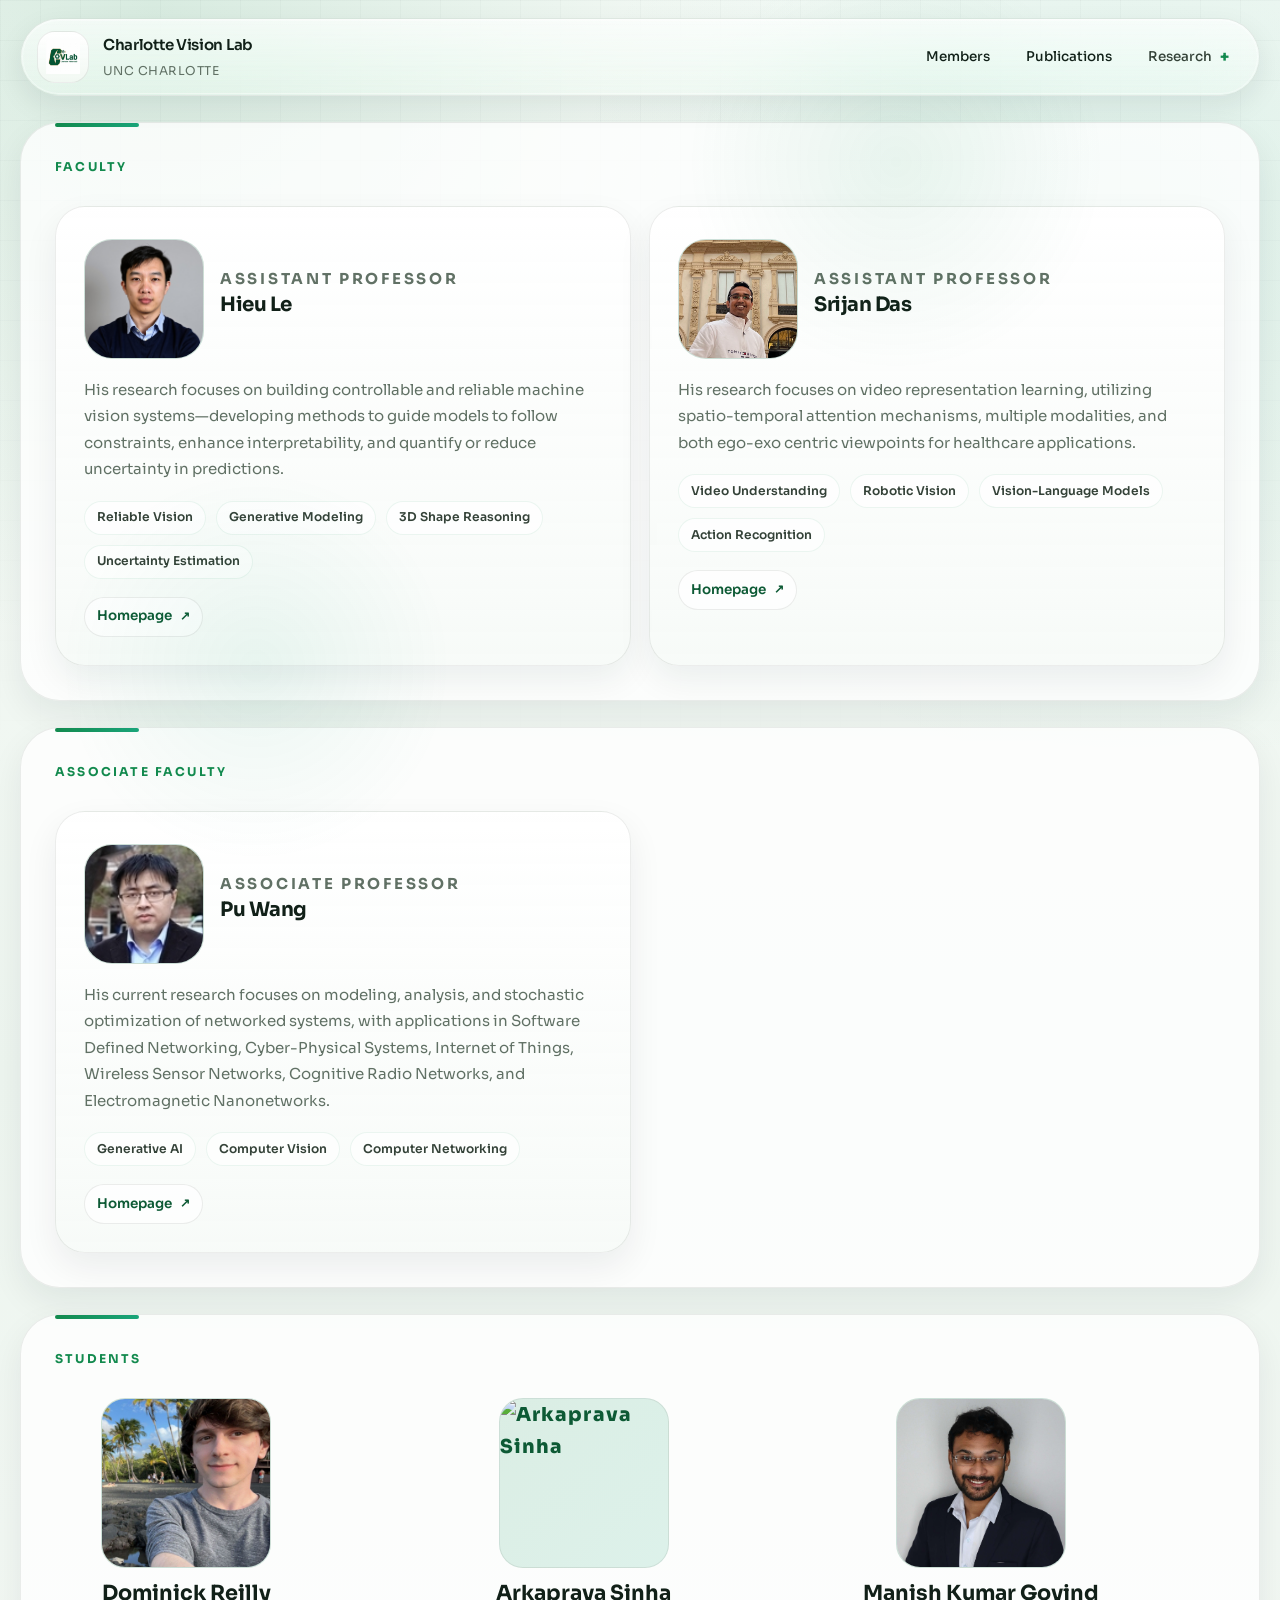
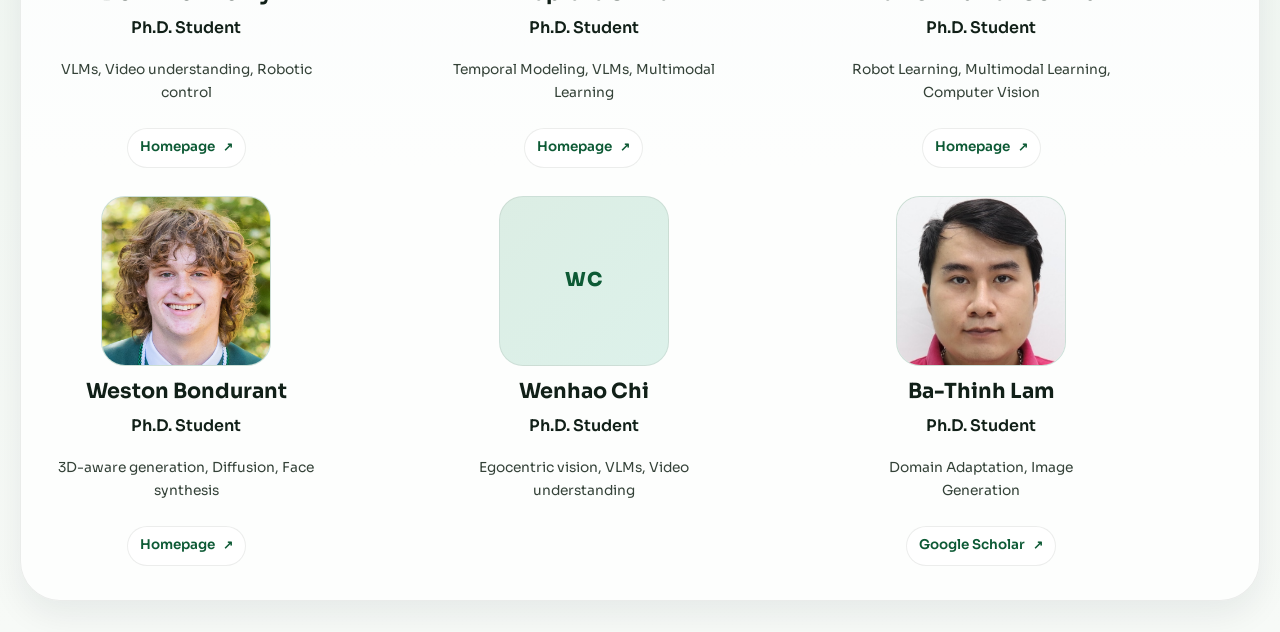
==== members.html @ 0a5dc2b0 "update" ====
<!DOCTYPE html>
<html lang="en">

<head>
  <meta charset="UTF-8" />
  <meta name="viewport" content="width=device-width, initial-scale=1.0" />
  <title>Charlotte Vision Lab | Members</title>
  <meta name="description"
    content="Charlotte Vision Lab members page featuring faculty and current students at UNC Charlotte." />
  <link rel="preconnect" href="https://fonts.googleapis.com" />
  <link rel="preconnect" href="https://fonts.gstatic.com" crossorigin />
  <link
    href="https://fonts.googleapis.com/css2?family=Newsreader:opsz,wght@6..72,400;6..72,500&family=Sora:wght@400;500;600;700;800&display=swap"
    rel="stylesheet" />
  <link rel="stylesheet" href="./styles.css" />
</head>

<body>
  <div class="page-shell">
    <header class="site-header">
      <a class="brand" href="./index.html#top" aria-label="Charlotte Vision Lab home">
        <span class="brand-mark">
          <img src="./images/logo.png" alt="Charlotte Vision Lab logo" />
        </span>
        <span class="brand-copy">
          <strong>Charlotte Vision Lab</strong>
          <span>UNC Charlotte</span>
        </span>
      </a>
      <nav class="site-nav" aria-label="Primary">
        <!-- <a href="./index.html#news">News</a> -->
        <a href="./members.html">Members</a>
        <a href="./papers.html">Publications</a>
        <details class="nav-dropdown">
          <summary>Research</summary>
          <div class="nav-dropdown-menu" role="menu" aria-label="Research links">
            <a href="./index.html#research">Directions</a>
            <a href="./index.html#highlights">Highlights</a>
          </div>
        </details>
      </nav>
    </header>

    <main id="top">
      <section class="section" id="faculty">
        <div class="section-heading">
          <div>
            <p class="eyebrow">Faculty</p>
            <!-- <h2>Faculty</h2> -->
          </div>
        </div>
        <div class="faculty-grid">
          <article class="faculty-card">
            <div class="profile-head">
              <div class="avatar-circle avatar-faculty">
                <img src="./images/hieu.png" alt="Hieu Le" />
              </div>
              <div>
                <p class="feature-kicker">Assistant Professor</p>
                <h3>Hieu Le</h3>
              </div>
            </div>
            <p>
              His research focuses on building controllable and reliable
              machine vision systems—developing methods to guide models to
              follow constraints, enhance interpretability, and quantify or
              reduce uncertainty in predictions.
            </p>
            <ul class="inline-list">
              <li>Reliable Vision</li>
              <li>Generative Modeling</li>
              <li>3D Shape Reasoning</li>
              <li>Uncertainty Estimation</li>
            </ul>
            <div class="source-links">
              <a href="https://hieulem.github.io/">Homepage</a>
            </div>
          </article>

          <article class="faculty-card">
            <div class="profile-head">
              <div class="avatar-circle avatar-faculty">
                <img src="./images/srijan.png" alt="Srijan Das" />
              </div>
              <div>
                <p class="feature-kicker">Assistant Professor</p>
                <h3>Srijan Das</h3>
              </div>
            </div>
            <p>
              His research focuses on video representation learning,
              utilizing spatio-temporal attention mechanisms, multiple modalities,
              and both ego-exo centric viewpoints for healthcare applications.
            </p>
            <ul class="inline-list">
              <li>Video Understanding</li>
              <li>Robotic Vision</li>
              <li>Vision-Language Models</li>
              <li>Action Recognition</li>
            </ul>
            <div class="source-links">
              <a href="https://srijandas07.github.io/">Homepage</a>
            </div>
          </article>

        </div>
      </section>
      <section class="section" id="associate-faculty">
        <div class="section-heading">
          <div>
            <p class="eyebrow">Associate Faculty</p>
            <!-- <h2>Faculty</h2> -->
          </div>
        </div>
        <div class="faculty-grid">
          <article class="faculty-card">
            <div class="profile-head">
              <div class="avatar-circle avatar-faculty">
                <img src="./images/wang1.jpg" alt="Pu Wang" />
              </div>
              <div>
                <p class="feature-kicker">Associate Professor</p>
                <h3>Pu Wang</h3>
              </div>
            </div>
            <p>
              His current research focuses on modeling, analysis,
              and stochastic optimization of networked systems,
              with applications in Software Defined Networking,
              Cyber-Physical Systems, Internet of Things, Wireless
              Sensor Networks, Cognitive Radio Networks,
              and Electromagnetic Nanonetworks.
            </p>
            <ul class="inline-list">
              <li>Generative AI</li>
              <li>Computer Vision</li>
              <li>Computer Networking</li>
            </ul>
            <div class="source-links">
              <a href="https://webpages.charlotte.edu/pwang13/">Homepage</a>
            </div>
          </article>
        </div>
      </section>
      <!-- <div class="members-subsection">
          <div class="section-heading members-subsection-heading">
            <div>
              <p class="eyebrow">Associate Faculty</p>
              <h2>Associate Faculty</h2>
            </div>
          </div> -->

      <!-- <div class="faculty-grid">
              <article class="faculty-card">
                <div class="profile-head">
                    <div class="avatar-circle avatar-faculty">
                        <img src="./images/wang1.jpg" alt="Pu Wang" />
                    </div>
                  <div>
                    <p class="feature-kicker">Associate Faculty</p>
                    <h3>Pu Wang</h3>
                  </div>
                </div>
                <p>
                    His current research focuses on modeling, analysis,
                    and stochastic optimization of networked systems,
                    with applications in Software Defined Networking,
                    Cyber-Physical Systems, Internet of Things, Wireless
                    Sensor Networks, Cognitive Radio Networks,
                    and Electromagnetic Nanonetworks.
                </p>
                <ul class="inline-list">
                  <li>Generative AI</li>
                  <li>Computer vision</li>
                  <li>Computer Networking</li>
                </ul>
                <div class="source-links">
                  <a href="https://srijandas07.github.io/">Homepage</a>
                </div>
              </article>

              <article class="faculty-card">
                <div class="profile-head">
                    <div class="avatar-circle avatar-faculty">
                        <img src="./images/stephanie.jpg" alt="Stephanie Schuckers" />
                    </div>
                  <div>
                    <p class="feature-kicker">Associate Faculty</p>
                    <h3>Stephanie Schuckers</h3>
                  </div>
                </div>
                <p>
                    Her research focuses on research focuses on processing
                    and interpreting signals which arise from the human body.
                    Her work is funded from National Science Foundation,
                    Department of Homeland Security, and private industry.
                </p>
                <ul class="inline-list">
                  <li>Biometrics/biomedical</li>
                  <li>Signal and image processing</li>
                  <li>Machine learning</li>
                </ul>
                <div class="source-links">
                  <a href="https://srijandas07.github.io/">Homepage</a>
                </div>
              </article>
            </div>
          </div>
        </section> -->

      <section class="section" id="students">
        <div class="section-heading">
          <div>
            <p class="eyebrow">Students</p>
            <!-- <h2>Current Students</h2> -->
          </div>
        </div>
        <div class="students-list">
          <article>
            <div class="avatar-circle student-avatar">
              <img src="./images/dominick.jpeg" alt="Dominick Reilly" />
            </div>
            <h3 class="student-name">Dominick Reilly</h3>
            <p class="student-role">Ph.D. Student</p>
            <p class="person-tags">VLMs, Video understanding, Robotic control</p>
            <div class="source-links">
              <a href="https://dominickrei.github.io/">Homepage</a>
            </div>
          </article>

          <article>
            <div class="avatar-circle student-avatar">
              <img src="./images/arkaprava.png" alt="Arkaprava Sinha" />
            </div>
            <h3 class="student-name">Arkaprava Sinha</h3>
            <p class="student-role">Ph.D. Student</p>
            <p class="person-tags">Temporal Modeling, VLMs, Multimodal Learning</p>
            <div class="source-links">
              <a href="https://thearkaprava.github.io/">Homepage</a>
            </div>
          </article>

          <article>
            <div class="avatar-circle student-avatar">
              <img src="./images/manish.png" alt="Manish Kumar Govind" />
            </div>
            <h3 class="student-name">Manish Kumar Govind</h3>
            <p class="student-role">Ph.D. Student</p>
            <p class="person-tags">Robot Learning, Multimodal Learning, Computer Vision</p>
            <div class="source-links">
              <a href="https://manishgovind.github.io/">Homepage</a>
            </div>
          </article>

          <article>
            <div class="avatar-circle student-avatar">
              <img src="./images/weston.png" alt="Weston Bondurant" />
            </div>
            <h3 class="student-name">Weston Bondurant</h3>
            <p class="student-role">Ph.D. Student</p>
            <p class="person-tags">3D-aware generation, Diffusion, Face synthesis</p>
            <div class="source-links">
              <a href="https://westonbond.github.io/website/">Homepage</a>
            </div>
          </article>

          <article>
            <div class="avatar-circle student-avatar" aria-hidden="true">WC</div>
            <h3 class="student-name">Wenhao Chi</h3>
            <p class="student-role">Ph.D. Student</p>
            <p class="person-tags">Egocentric vision, VLMs, Video understanding</p>
          </article>

          <article>
            <div class="avatar-circle student-avatar">
              <img src="./images/thinh.jpg" alt="Ba-Thinh Lam" />
            </div>
            <h3 class="student-name">Ba-Thinh Lam</h3>
            <p class="student-role">Ph.D. Student</p>
            <p class="person-tags">Domain Adaptation, Image Generation</p>
            <div class="source-links">
              <a href="https://scholar.google.com/citations?user=CGkPkWgAAAAJ&hl=en">Google Scholar</a>
            </div>
          </article>
        </div>
    </main>
  </div>

  <script src="./script.js"></script>
</body>

</html>
---- styles.css ----
:root {
  --bg: #f3f8f4;
  --bg-soft: #eaf2ec;
  --surface: rgba(255, 255, 255, 0.84);
  --surface-strong: #ffffff;
  --surface-alt: #f7fcf8;
  --ink: #112018;
  --muted: #617165;
  --muted-strong: #344238;
  --line: rgba(17, 32, 24, 0.08);
  --line-strong: rgba(17, 32, 24, 0.15);
  --accent: #138a4e;
  --accent-rgb: 19, 138, 78;
  --accent-deep: #0d5a35;
  --accent-deep-rgb: 13, 90, 53;
  --accent-soft: #e3f4e9;
  --signal: #1aa57a;
  --signal-rgb: 26, 165, 122;
  --signal-soft: rgba(26, 165, 122, 0.12);
  --warm: #d97706;
  --shadow-sm: 0 14px 34px rgba(15, 23, 42, 0.07);
  --shadow-lg: 0 28px 80px rgba(15, 23, 42, 0.1);
  --ease-standard: cubic-bezier(0.22, 1, 0.36, 1);
  --ease-gentle: cubic-bezier(0.2, 0.8, 0.2, 1);
  --duration-fast: 220ms;
  --duration-medium: 380ms;
  --duration-slow: 780ms;
  --radius-xxl: 40px;
  --radius-xl: 32px;
  --radius-lg: 26px;
  --radius-md: 20px;
  --radius-sm: 14px;
  --max-width: 1240px;
}

*,
*::before,
*::after {
  box-sizing: border-box;
}

html {
  scroll-behavior: smooth;
  scroll-padding-top: 120px;
}

body {
  margin: 0;
  min-width: 320px;
  overflow-x: hidden;
  font-family: "Sora", sans-serif;
  font-size: 15.5px;
  line-height: 1.7;
  font-weight: 400;
  color: var(--ink);
  -webkit-font-smoothing: antialiased;
  text-rendering: optimizeLegibility;
  background:
    radial-gradient(circle at 12% 0%, rgba(var(--accent-rgb), 0.14), transparent 26%),
    radial-gradient(circle at 88% 10%, rgba(var(--signal-rgb), 0.12), transparent 24%),
    linear-gradient(180deg, #f8fbf8 0%, #edf5ef 48%, #f7faf7 100%);
}

body::before,
body::after {
  content: "";
  position: fixed;
  inset: 0;
  pointer-events: none;
}

body::before {
  background-image:
    linear-gradient(rgba(15, 23, 42, 0.045) 1px, transparent 1px),
    linear-gradient(90deg, rgba(15, 23, 42, 0.045) 1px, transparent 1px);
  background-size: 40px 40px;
  -webkit-mask-image: linear-gradient(180deg, rgba(0, 0, 0, 0.58), transparent 88%);
  mask-image: linear-gradient(180deg, rgba(0, 0, 0, 0.58), transparent 88%);
}

body::after {
  background:
    radial-gradient(circle at 70% 18%, rgba(var(--accent-rgb), 0.08), transparent 18%),
    radial-gradient(circle at 20% 74%, rgba(var(--signal-rgb), 0.07), transparent 16%);
}

::selection {
  background: rgba(var(--accent-rgb), 0.16);
  color: var(--ink);
}

a,
button,
input,
select {
  transition:
    color var(--duration-medium) var(--ease-standard),
    background-color var(--duration-medium) var(--ease-standard),
    border-color var(--duration-medium) var(--ease-standard),
    box-shadow var(--duration-medium) var(--ease-standard),
    transform var(--duration-medium) var(--ease-standard),
    opacity var(--duration-medium) var(--ease-standard);
}

button,
input,
select {
  font: inherit;
}

.page-shell {
  width: min(calc(100% - 40px), var(--max-width));
  margin: 18px auto 32px;
}

.site-header {
  position: sticky;
  top: 18px;
  z-index: 30;
  display: flex;
  align-items: center;
  justify-content: space-between;
  gap: 18px;
  padding: 12px 16px;
  border: 1px solid var(--line);
  border-radius: 999px;
  background:
    linear-gradient(180deg, rgba(255, 255, 255, 0.66), rgba(245, 250, 246, 0.42));
  box-shadow:
    0 10px 28px rgba(15, 23, 42, 0.08),
    inset 0 1px 0 rgba(255, 255, 255, 0.46);
  -webkit-backdrop-filter: blur(26px) saturate(180%);
  backdrop-filter: blur(26px) saturate(180%);
}

.site-header::before {
  content: "";
  position: absolute;
  inset: 1px;
  border: 1px solid rgba(255, 255, 255, 0.38);
  border-radius: inherit;
  pointer-events: none;
}

.site-header::after {
  content: "";
  position: absolute;
  inset: 0;
  border-radius: inherit;
  background: linear-gradient(180deg, rgba(255, 255, 255, 0.16), rgba(255, 255, 255, 0));
  pointer-events: none;
}

.site-header.has-scrolled {
  background:
    linear-gradient(180deg, rgba(255, 255, 255, 0.8), rgba(242, 248, 243, 0.58));
  border-color: rgba(15, 23, 42, 0.1);
  box-shadow:
    0 16px 36px rgba(15, 23, 42, 0.1),
    inset 0 1px 0 rgba(255, 255, 255, 0.58);
}

.brand {
  position: relative;
  z-index: 1;
  display: inline-flex;
  align-items: center;
  gap: 14px;
  text-decoration: none;
  color: inherit;
}

.brand-mark {
  display: grid;
  place-items: center;
  width: 52px;
  height: 52px;
  padding: 8px;
  border-radius: 18px;
  overflow: hidden;
  border: 1px solid var(--line);
  background:
    linear-gradient(180deg, rgba(255, 255, 255, 0.96), rgba(242, 248, 243, 0.92));
  box-shadow: inset 0 1px 0 rgba(255, 255, 255, 0.7);
}

.brand-mark img,
.avatar-circle img {
  width: 100%;
  height: 100%;
  display: block;
}

.brand-mark img {
  object-fit: contain;
}

.avatar-circle img {
  object-fit: cover;
}

.brand-copy {
  display: grid;
  gap: 4px;
}

.brand-copy strong {
  font-size: 0.94rem;
  font-weight: 600;
  letter-spacing: -0.02em;
}

.brand-copy span {
  color: var(--muted);
  font-size: 0.76rem;
  letter-spacing: 0.04em;
  text-transform: uppercase;
}

.site-nav {
  position: relative;
  z-index: 1;
  display: flex;
  flex-wrap: wrap;
  align-items: center;
  gap: 8px;
}

.site-nav a,
.nav-dropdown summary {
  display: inline-flex;
  align-items: center;
  min-height: 40px;
  padding: 0 14px;
  border-radius: 999px;
  color: var(--muted-strong);
  text-decoration: none;
  font-size: 0.84rem;
  font-weight: 500;
  cursor: pointer;
  list-style: none;
}

.site-nav a:hover,
.nav-dropdown:hover summary,
.nav-dropdown[open] summary {
  color: var(--accent-deep);
  background: rgba(255, 255, 255, 0.48);
  box-shadow:
    0 8px 18px rgba(15, 23, 42, 0.08),
    inset 0 0 0 1px rgba(255, 255, 255, 0.28);
}

.nav-dropdown {
  position: relative;
}

.nav-dropdown summary::-webkit-details-marker {
  display: none;
}

.nav-dropdown summary::after {
  content: "+";
  margin-left: 8px;
  color: var(--accent);
  font-size: 0.96rem;
  font-weight: 800;
}

.nav-dropdown[open] summary::after {
  content: "-";
}

.nav-dropdown-menu {
  position: absolute;
  top: calc(100% + 10px);
  left: 0;
  display: none;
  min-width: 220px;
  padding: 10px;
  border: 1px solid var(--line);
  border-radius: 22px;
  background: rgba(255, 255, 255, 0.84);
  box-shadow: 0 18px 34px rgba(15, 23, 42, 0.08);
  -webkit-backdrop-filter: blur(20px) saturate(170%);
  backdrop-filter: blur(20px) saturate(170%);
}

.nav-dropdown[open] .nav-dropdown-menu {
  display: grid;
  gap: 4px;
}

.nav-dropdown-menu a {
  padding: 12px 14px;
  border-radius: 16px;
  color: var(--muted);
  font-weight: 600;
}

.nav-dropdown-menu a:hover {
  color: var(--accent-deep);
  background: rgba(var(--accent-rgb), 0.12);
}

/* Native asset is ~4:1 (e.g. 1444×360); do not use 16:9 */
.hero-video {
  position: relative;
  grid-column: 1 / -1;
  width: calc(100% + 72px);
  margin: -36px -36px 24px;
  border-radius: var(--radius-xxl) var(--radius-xxl) 0 0;
  overflow: hidden;
  border-bottom: 1px solid var(--line);
  background: rgba(17, 32, 24, 0.06);
  aspect-ratio: 361 / 90;
}

.hero-video-media {
  position: absolute;
  inset: 0;
  width: 100%;
  height: 100%;
  object-fit: contain;
}

.hero {
  position: relative;
  display: grid;
  grid-template-columns: minmax(0, 1fr);
  gap: 24px;
  margin-top: 28px;
  padding: 36px;
  border: 1px solid var(--line);
  border-radius: var(--radius-xxl);
  background:
    linear-gradient(160deg, rgba(255, 255, 255, 0.98), rgba(244, 249, 245, 0.94)),
    linear-gradient(135deg, rgba(var(--accent-rgb), 0.04), rgba(var(--signal-rgb), 0.04));
  box-shadow: var(--shadow-lg);
  overflow: hidden;
}

.hero::before,
.hero::after {
  content: "";
  position: absolute;
  pointer-events: none;
}

.hero::before {
  top: -70px;
  right: -50px;
  width: 260px;
  height: 260px;
  border-radius: 50%;
  background: radial-gradient(circle, rgba(var(--accent-rgb), 0.14), transparent 70%);
  animation: ambient-float 18s var(--ease-gentle) infinite;
}

.hero::after {
  left: -120px;
  bottom: -160px;
  width: 340px;
  height: 340px;
  border-radius: 50%;
  border: 1px solid rgba(var(--accent-rgb), 0.08);
  animation: ambient-float 24s var(--ease-gentle) infinite reverse;
}

.hero-copy {
  position: relative;
  z-index: 1;
  display: flex;
  flex-direction: column;
}

.hero-head {
  display: grid;
  gap: 16px;
}

.hero-badges,
.papers-summary-strip {
  display: flex;
  flex-wrap: wrap;
  gap: 10px;
}

.papers-summary-strip {
  margin-bottom: 18px;
}

.eyebrow,
.feature-kicker,
.person-role,
.panel-eyebrow,
.hero-note-label,
.papers-filter-label,
.research-index {
  margin: 0;
  color: var(--accent);
  font-size: 0.76rem;
  font-weight: 700;
  letter-spacing: 0.18em;
  text-transform: uppercase;
}

.hero h1,
.section-heading h2,
.site-footer h2,
.cta-band h2 {
  margin: 0;
  font-family: "Newsreader", serif;
  font-weight: 500;
  letter-spacing: -0.04em;
  line-height: 1;
}

.hero h1 {
  max-width: min(100%, 22ch);
  margin: 20px auto 0;
  font-size: clamp(2.15rem, 4.2vw, 3.5rem);
  text-align: center;
}

.hero .lead {
  text-align: center;
  margin: 22px auto 0;
}

.hero-research-figure {
  margin: 28px auto 0;
  max-width: min(69ch, 100%);
  padding: 0;
  border-radius: var(--radius-lg);
  overflow: hidden;
  border: 1px solid var(--line);
  background: rgba(255, 255, 255, 0.72);
  box-shadow: var(--shadow-sm);
}

.hero-research-figure img {
  display: block;
  width: 100%;
  height: auto;
}

.lead {
  max-width: 62ch;
  margin: 22px 0 0;
  color: var(--muted);
  font-size: 0.96rem;
  line-height: 1.78;
}

.lead a {
  color: var(--accent-deep);
  font-weight: 600;
  text-decoration: none;
}

.lead a:hover {
  color: var(--accent);
}

.hero-actions {
  display: flex;
  flex-wrap: wrap;
  gap: 12px;
  margin-top: 28px;
  justify-content: center;
}

.button {
  display: inline-flex;
  align-items: center;
  justify-content: center;
  min-height: 50px;
  padding: 0 20px;
  border-radius: 999px;
  border: 1px solid var(--line);
  font-size: 0.88rem;
  font-weight: 600;
  text-decoration: none;
  box-shadow: inset 0 1px 0 rgba(255, 255, 255, 0.4);
}

.button:hover {
  transform: translateY(-2px) scale(1.012);
  box-shadow: 0 14px 28px rgba(15, 23, 42, 0.08);
}

.button-primary {
  background: linear-gradient(135deg, #179257, #0d5a35);
  color: #ffffff;
  border-color: transparent;
  box-shadow: 0 18px 30px rgba(var(--accent-rgb), 0.24);
}

.button-primary:hover {
  box-shadow: 0 22px 34px rgba(var(--accent-rgb), 0.3);
}

.button-secondary {
  background: rgba(255, 255, 255, 0.72);
  color: var(--ink);
}

.button-secondary:hover {
  background: rgba(255, 255, 255, 0.9);
  border-color: rgba(var(--accent-rgb), 0.16);
}

.data-pill,
.publication-chip,
.inline-list li {
  display: inline-flex;
  align-items: center;
  min-height: 34px;
  padding: 0 12px;
  border-radius: 999px;
  border: 1px solid rgba(var(--accent-rgb), 0.08);
  background: rgba(255, 255, 255, 0.76);
  color: var(--muted-strong);
  font-size: 0.76rem;
  font-weight: 600;
}

.data-pill {
  background: rgba(255, 255, 255, 0.7);
}

.hero-metrics {
  display: grid;
  grid-template-columns: repeat(3, minmax(0, 1fr));
  gap: 12px;
  margin-top: 30px;
}

.metric-card {
  display: grid;
  gap: 8px;
  min-height: 102px;
  padding: 18px 20px;
  border: 1px solid var(--line);
  border-radius: 26px;
  background:
    linear-gradient(180deg, rgba(255, 255, 255, 0.92), rgba(242, 248, 243, 0.86));
  box-shadow: var(--shadow-sm);
}

.metric-value,
.flow-core strong,
.flow-leaf strong,
.publication-year-head h3 {
  font-family: "Newsreader", serif;
  font-weight: 500;
  letter-spacing: -0.03em;
}

.metric-value {
  font-size: 1.8rem;
  color: var(--accent-deep);
}

.metric-label {
  color: var(--muted);
  font-size: 0.72rem;
  font-weight: 600;
  letter-spacing: 0.16em;
  text-transform: uppercase;
}

.hero-panel {
  display: grid;
  gap: 16px;
  align-content: start;
}

.hero-panel-head {
  display: flex;
  align-items: flex-start;
  justify-content: space-between;
  gap: 14px;
  padding: 20px 22px;
  border: 1px solid var(--line);
  border-radius: 28px;
  background:
    linear-gradient(180deg, rgba(255, 255, 255, 0.92), rgba(245, 250, 246, 0.82));
}

.hero-panel-head h2 {
  margin: 8px 0 0;
  font-family: "Newsreader", serif;
  font-size: 1.28rem;
  font-weight: 500;
  line-height: 1.2;
  letter-spacing: -0.03em;
}

.panel-chip {
  display: inline-flex;
  align-items: center;
  min-height: 34px;
  padding: 0 12px;
  border-radius: 999px;
  background: var(--accent-soft);
  color: var(--accent-deep);
  font-size: 0.74rem;
  font-weight: 600;
}

.hero-figure {
  margin: 0;
  padding: 24px;
  border: 1px solid var(--line);
  border-radius: 32px;
  background:
    linear-gradient(180deg, rgba(255, 255, 255, 0.98), rgba(244, 249, 245, 0.92));
  box-shadow: var(--shadow-sm);
  display: grid;
  gap: 14px;
}

.flow-stage {
  display: grid;
  grid-template-columns: auto 1fr;
  gap: 14px;
  align-items: stretch;
}

.flow-stage-index {
  display: grid;
  place-items: center;
  width: 40px;
  height: 40px;
  border-radius: 50%;
  border: 1px solid rgba(var(--accent-rgb), 0.12);
  background: var(--accent-soft);
  color: var(--accent-deep);
  font-size: 0.76rem;
  font-weight: 800;
  letter-spacing: 0.1em;
}

.flow-core,
.flow-leaf {
  border: 1px solid var(--line);
  border-radius: 24px;
  background: rgba(255, 255, 255, 0.84);
}

.flow-core {
  display: grid;
  gap: 6px;
  align-content: center;
  min-height: 98px;
  padding: 18px 20px;
}

.flow-core strong,
.flow-leaf strong {
  font-size: 1.18rem;
  color: var(--accent-deep);
}

.flow-core span,
.flow-leaf span {
  color: var(--muted);
  font-size: 0.88rem;
  line-height: 1.64;
}

.flow-understanding {
  background:
    linear-gradient(135deg, rgba(var(--accent-rgb), 0.08), rgba(var(--signal-rgb), 0.08)),
    rgba(255, 255, 255, 0.86);
}

.flow-link {
  width: 2px;
  height: 28px;
  margin-left: 19px;
  border-radius: 999px;
  background: linear-gradient(180deg, rgba(var(--accent-rgb), 0.18), rgba(var(--signal-rgb), 0.52));
}

.flow-leaves {
  display: grid;
  grid-template-columns: repeat(2, minmax(0, 1fr));
  gap: 12px;
  padding-left: 54px;
}

.flow-leaf {
  display: grid;
  gap: 8px;
  min-height: 150px;
  padding: 18px;
  background:
    linear-gradient(180deg, rgba(255, 255, 255, 0.92), rgba(242, 248, 243, 0.84));
}

.hero-note-grid {
  display: grid;
  grid-template-columns: repeat(2, minmax(0, 1fr));
  gap: 12px;
}

.hero-note {
  padding: 18px;
  border: 1px solid var(--line);
  border-radius: 24px;
  background: rgba(255, 255, 255, 0.74);
}

.hero-note-label {
  display: inline-block;
  margin-bottom: 10px;
}

.hero-note p,
.section-intro,
.publication-intro p,
.publications-status,
.publication-empty,
.publication-entry p,
.feature-card p,
.faculty-card p,
.research-card p,
.person-card p,
.work-card p,
.cta-band p,
.footer-note {
  margin: 0;
  color: var(--muted);
  font-size: 0.94rem;
  line-height: 1.76;
}

.section,
.cta-band,
.site-footer {
  position: relative;
  margin-top: 26px;
  padding: 34px;
  border: 1px solid var(--line);
  border-radius: var(--radius-xxl);
  background: rgba(255, 255, 255, 0.78);
  box-shadow: var(--shadow-sm);
}

.section::before,
.cta-band::before,
.site-footer::before {
  content: "";
  position: absolute;
  top: 0;
  left: 34px;
  width: 84px;
  height: 4px;
  border-radius: 999px;
  background: linear-gradient(90deg, var(--accent), var(--signal));
}

.section-heading {
  display: grid;
  grid-template-columns: minmax(0, 1fr) minmax(280px, 0.78fr);
  gap: 18px 24px;
  align-items: end;
  margin-bottom: 28px;
}

.section-heading h2,
.site-footer h2,
.cta-band h2 {
  font-size: clamp(1.9rem, 3.4vw, 2.9rem);
}

.section-intro {
  max-width: 48ch;
}

.members-subsection {
  margin-top: 34px;
}

.members-subsection-heading {
  margin-bottom: 24px;
}

.feature-grid,
.faculty-grid,
.research-grid,
.people-grid,
.work-grid,
.sources-grid,
.publications-list,
.publication-year-grid {
  display: grid;
  gap: 18px;
}

.feature-grid,
.faculty-grid {
  grid-template-columns: repeat(2, minmax(0, 1fr));
}

.research-grid {
  grid-template-columns: repeat(3, minmax(0, 1fr));
}

.people-grid {
  grid-template-columns: repeat(3, minmax(0, 1fr));
}

.students-list {
  display: grid;
  grid-template-columns: repeat(3, minmax(0, 1fr));
  gap: 28px 22px;
}

.students-list article {
  display: flex;
  flex-direction: column;
  align-items: center;
  gap: 5px;
  width: 70%;
}

.student-avatar {
  width: 170px;
  height: 170px;
  flex-basis: 170px;
  border-radius: 24px;
}

.student-name {
  margin: 6px 0 0;
  font-size: 1.3rem;
  line-height: 1.35;
  text-align: center;
}

.student-role {
  margin: 2px 0 0;
  font-size: 1rem;
  font-weight: 600;
  color: var(--muted-ink);
  text-align: center;
}

.students-list .person-tags {
  text-align: center;
}

.work-grid,
.sources-grid,
.publication-year-grid {
  grid-template-columns: repeat(2, minmax(0, 1fr));
}

.feature-card,
.faculty-card,
.research-card,
.person-card,
.work-card,
.publications-status,
.publication-year,
.publication-column {
  position: relative;
  border: 1px solid var(--line);
  border-radius: 30px;
  background:
    linear-gradient(180deg, rgba(255, 255, 255, 0.94), rgba(246, 250, 247, 0.86));
  box-shadow: var(--shadow-sm);
}

.feature-card,
.faculty-card,
.person-card,
.work-card,
.research-card {
  padding: 32px 28px 28px;
  overflow: hidden;
}

.feature-card:hover,
.faculty-card:hover,
.research-card:hover,
.person-card:hover,
.work-card:hover,
.sources-grid a:hover,
.publication-entry:hover {
  transform: translateY(-5px);
  border-color: rgba(var(--accent-rgb), 0.16);
  box-shadow: 0 26px 42px rgba(15, 23, 42, 0.12);
}

.profile-head {
  display: flex;
  align-items: center;
  gap: 16px;
  margin-bottom: 18px;
}

.profile-head h3,
.profile-head .feature-kicker,
.profile-head .person-role {
  margin-left: 0;
}

.avatar-circle {
  flex: 0 0 86px;
  width: 86px;
  height: 86px;
  border-radius: 28px;
  overflow: hidden;
  display: grid;
  place-items: center;
  border: 1px solid var(--line);
  background:
    linear-gradient(135deg, rgba(var(--accent-rgb), 0.14), rgba(var(--signal-rgb), 0.14));
  color: var(--accent-deep);
  font-size: 1.2rem;
  font-weight: 800;
  letter-spacing: 0.06em;
}

.students-list .student-avatar {
  flex: 0 0 170px;
  width: 170px;
  height: 170px;
  flex-basis: 170px;
  border-radius: 24px;
}

.avatar-faculty {
  width: 120px;
  height: 120px;
  flex-basis: 120px;
}

.feature-card h3,
.faculty-card h3,
.research-card h3,
.person-card h3,
.work-card h3 {
  margin: 0 0 14px;
  font-size: 1.24rem;
  line-height: 1.28;
  letter-spacing: -0.025em;
}

.inline-list,
.person-tags {
  display: flex;
  flex-wrap: wrap;
  gap: 10px;
  margin: 18px 0 0;
  padding: 0;
  list-style: none;
}

.person-tags {
  display: block;
  margin-top: 12px;
  padding: 0;
  list-style: none;
  font-size: 0.86rem;
  color: var(--muted-strong);
  width: 100%;
  white-space: normal;
  overflow-wrap: anywhere;
  word-break: break-word;
}

.source-links {
  display: flex;
  flex-wrap: wrap;
  gap: 10px;
  margin-top: 18px;
}

.site-nav a,
.source-links a,
.sources-grid a,
.text-link {
  color: inherit;
  text-decoration: none;
}

.source-links a,
.sources-grid a {
  display: inline-flex;
  align-items: center;
  gap: 8px;
  min-height: 40px;
  padding: 0 12px;
  border: 1px solid var(--line);
  border-radius: 999px;
  background: rgba(255, 255, 255, 0.72);
  color: var(--accent-deep);
  font-size: 0.84rem;
  font-weight: 600;
}

.source-links a::after,
.text-link::after {
  content: "↗";
  font-size: 0.78rem;
}

.source-links a:hover,
.sources-grid a:hover {
  color: var(--accent-deep);
  background: var(--accent-soft);
  border-color: rgba(var(--accent-rgb), 0.18);
  box-shadow: 0 12px 24px rgba(15, 23, 42, 0.08);
  transform: translateY(-2px);
}

.text-link {
  display: inline-flex;
  align-items: center;
  gap: 8px;
  color: var(--accent-deep);
  font-weight: 600;
}

.text-link:hover {
  color: var(--accent);
  transform: translateX(2px);
}

.research-card {
  background:
    linear-gradient(180deg, rgba(255, 255, 255, 0.95), rgba(240, 247, 242, 0.9));
}

.research-index {
  display: inline-grid;
  place-items: center;
  width: 42px;
  height: 42px;
  margin-bottom: 18px;
  border-radius: 50%;
  background: rgba(217, 119, 6, 0.1);
  color: var(--warm);
}

.person-card-muted {
  background:
    linear-gradient(180deg, rgba(251, 253, 251, 0.94), rgba(243, 248, 244, 0.9));
  border-style: dashed;
}

.work-card-featured {
  background:
    linear-gradient(150deg, #0d5a35, #16804c),
    rgba(255, 255, 255, 0.86);
}

.work-card-featured .feature-kicker,
.work-card-featured h3,
.work-card-featured p {
  color: #ffffff;
}

.work-card-featured .text-link {
  color: #ffffff;
}

.work-card-featured .text-link:hover {
  color: #dcf7e7;
}

.publication-intro {
  display: grid;
  gap: 18px;
  margin-bottom: 22px;
}

.papers-filter-shell {
  display: grid;
  gap: 14px;
  padding: 20px;
  margin-bottom: 18px;
  border: 1px solid var(--line);
  border-radius: 30px;
  background:
    linear-gradient(180deg, rgba(255, 255, 255, 0.92), rgba(244, 249, 245, 0.86));
  box-shadow: var(--shadow-sm);
}

.papers-filter-title {
  margin: 0;
  font-size: 0.94rem;
  font-weight: 600;
  letter-spacing: -0.02em;
}

.papers-filter-grid {
  display: grid;
  grid-template-columns: minmax(260px, 1.15fr) repeat(auto-fit, minmax(160px, 1fr));
  gap: 12px;
  align-items: end;
}

.papers-filter-field {
  display: grid;
  gap: 8px;
}

.papers-filter-field input,
.papers-filter-field select,
.publication-search input {
  width: 100%;
  min-height: 46px;
  padding: 0 14px;
  border: 1px solid var(--line);
  border-radius: 16px;
  background:
    linear-gradient(180deg, rgba(255, 255, 255, 0.94), rgba(243, 248, 244, 0.86));
  color: var(--ink);
  outline: none;
  box-shadow:
    inset 0 1px 0 rgba(255, 255, 255, 0.55),
    0 1px 2px rgba(17, 32, 24, 0.03);
}

.papers-filter-field input:hover,
.papers-filter-field select:hover,
.publication-search input:hover {
  border-color: rgba(var(--accent-rgb), 0.18);
  box-shadow:
    inset 0 1px 0 rgba(255, 255, 255, 0.62),
    0 10px 20px rgba(17, 32, 24, 0.05);
}

.papers-filter-field select {
  appearance: none;
  -webkit-appearance: none;
  -moz-appearance: none;
  cursor: pointer;
  padding-right: 42px;
  background-image:
    linear-gradient(180deg, rgba(255, 255, 255, 0.94), rgba(243, 248, 244, 0.86)),
    url("data:image/svg+xml,%3Csvg xmlns='http://www.w3.org/2000/svg' width='16' height='16' viewBox='0 0 16 16' fill='none'%3E%3Cpath d='M4 6.5L8 10L12 6.5' stroke='%230d5a35' stroke-width='1.7' stroke-linecap='round' stroke-linejoin='round'/%3E%3C/svg%3E");
  background-repeat: no-repeat, no-repeat;
  background-position: 0 0, right 14px center;
  background-size: auto, 16px 16px;
}

.papers-filter-field select option {
  color: var(--ink);
  background: var(--surface-strong);
}

@supports not ((backdrop-filter: blur(1px)) or (-webkit-backdrop-filter: blur(1px))) {
  .site-header {
    background: rgba(248, 252, 249, 0.96);
    box-shadow: 0 12px 28px rgba(15, 23, 42, 0.1);
  }

  .site-header.has-scrolled {
    background: rgba(246, 250, 247, 0.98);
  }

  .nav-dropdown-menu {
    background: rgba(249, 252, 250, 0.98);
    box-shadow: 0 16px 30px rgba(15, 23, 42, 0.1);
  }
}

@supports not ((mask-image: linear-gradient(black, transparent)) or (-webkit-mask-image: linear-gradient(black, transparent))) {
  body::before {
    opacity: 0.22;
    -webkit-mask-image: none;
    mask-image: none;
  }
}

.papers-filter-field input:focus,
.papers-filter-field select:focus,
.publication-search input:focus {
  border-color: rgba(var(--accent-rgb), 0.34);
  box-shadow: 0 0 0 4px rgba(var(--accent-rgb), 0.1);
}

.papers-filter-field-actions {
  grid-column: 1 / -1;
  display: flex;
  align-items: center;
  justify-content: flex-end;
  gap: 10px;
}

.papers-filter-reset,
.publication-toggle,
.papers-pager-button {
  min-height: 42px;
  padding: 0 14px;
  border: 1px solid var(--line);
  border-radius: 999px;
  background: rgba(255, 255, 255, 0.84);
  color: var(--muted-strong);
  font-size: 0.84rem;
  font-weight: 600;
  cursor: pointer;
}

.papers-filter-reset:hover,
.publication-toggle:hover,
.papers-pager-button:hover:enabled {
  color: var(--accent-deep);
  background: var(--accent-soft);
  border-color: rgba(var(--accent-rgb), 0.18);
  box-shadow: 0 12px 20px rgba(15, 23, 42, 0.08);
  transform: translateY(-1px);
}

.papers-filter-count,
.publication-summary {
  display: flex;
  justify-content: flex-end;
}

.papers-pager {
  display: flex;
  align-items: center;
  justify-content: center;
  gap: 12px;
  margin-top: 18px;
  padding-top: 16px;
  border-top: 1px solid var(--line);
}

.papers-pager-button:disabled {
  opacity: 0.5;
  cursor: not-allowed;
}

.papers-pager-info {
  min-width: 220px;
  color: var(--muted);
  font-size: 0.88rem;
  font-weight: 500;
  text-align: center;
}

.publication-controls {
  display: grid;
  grid-template-columns: minmax(220px, 1fr) auto;
  gap: 12px;
  align-items: center;
}

.publication-toggles {
  display: inline-flex;
  flex-wrap: wrap;
  gap: 10px;
  justify-content: flex-end;
  grid-column: 1 / -1;
}

.publication-toggle.is-active {
  background: var(--accent-soft);
  color: var(--accent-deep);
  border-color: rgba(var(--accent-rgb), 0.18);
}

.publications-status,
.publication-empty {
  padding: 22px;
}

.publication-year {
  padding: 24px;
}

/* Papers page: remove outer list container card/border */
#papers .publication-year {
  border: none;
  border-radius: 0;
  background: transparent;
  box-shadow: none;
  padding: 0;
}

.publication-year-head {
  display: flex;
  align-items: baseline;
  justify-content: space-between;
  gap: 14px;
  margin-bottom: 18px;
}

.publication-year-head h3 {
  margin: 0;
  font-size: 1.9rem;
  color: var(--accent-deep);
}

.publication-column {
  padding: 18px;
}

.publication-column h4 {
  margin: 0 0 14px;
  color: var(--accent);
  font-size: 0.86rem;
  font-weight: 700;
  letter-spacing: 0.16em;
  text-transform: uppercase;
}

.publication-stack {
  display: grid;
  gap: 14px;
}

.publication-entry {
  padding: 18px;
  border: 1px solid var(--line);
  border-radius: 24px;
  background: rgba(255, 255, 255, 0.88);
  box-shadow: var(--shadow-sm);
}

.publication-entry h5 {
  margin: 0 0 10px;
  font-size: 0.96rem;
  line-height: 1.45;
  letter-spacing: -0.02em;
}

.publication-meta {
  display: flex;
  flex-wrap: wrap;
  gap: 10px;
  margin-bottom: 12px;
}

.publication-chip {
  background: var(--accent-soft);
  color: var(--accent-deep);
}

.publication-abstract {
  margin-top: 14px;
  padding-top: 12px;
  border-top: 1px solid var(--line);
}

.publication-abstract-toggle {
  display: inline-flex;
  align-items: center;
  gap: 8px;
  padding: 0;
  border: 0;
  background: transparent;
  color: var(--accent);
  font-size: 0.84rem;
  font-weight: 600;
  cursor: pointer;
}

.publication-abstract-toggle::after {
  content: "+";
  font-size: 0.94rem;
}

.publication-abstract-toggle[aria-expanded="true"]::after {
  content: "-";
}

.publication-abstract-text {
  margin-top: 10px;
  color: var(--muted);
  font-size: 0.92rem;
  line-height: 1.72;
}

.sources-grid {
  margin-top: 22px;
}

.sources-grid a {
  min-height: 62px;
  justify-content: space-between;
  padding: 12px 16px;
  border-radius: 22px;
}

.cta-band {
  display: grid;
  grid-template-columns: 1.2fr 1fr auto;
  align-items: end;
  gap: 24px;
}

.site-footer {
  margin-bottom: 36px;
}

.footer-note {
  margin-top: 22px;
  font-size: 0.95rem;
}

.site-header,
.hero,
.section,
.cta-band,
.site-footer,
.metric-card,
.hero-panel-head,
.hero-figure,
.hero-note,
.feature-card,
.faculty-card,
.research-card,
.person-card,
.work-card,
.publications-status,
.publication-year,
.publication-column,
.publication-entry,
.source-links a,
.sources-grid a {
  transition:
    background-color var(--duration-medium) var(--ease-standard),
    border-color var(--duration-medium) var(--ease-standard),
    box-shadow var(--duration-medium) var(--ease-standard),
    transform var(--duration-medium) var(--ease-standard),
    opacity var(--duration-medium) var(--ease-standard);
}

.reveal-on-scroll {
  opacity: 0;
  transform: translate3d(0, 18px, 0);
  transition-delay: var(--reveal-delay, 0ms);
  will-change: transform, opacity;
}

.reveal-on-scroll.is-visible {
  opacity: 1;
  transform: translate3d(0, 0, 0);
}

.hero.reveal-on-scroll {
  transform: translate3d(0, 24px, 0) scale(0.992);
}

.hero.reveal-on-scroll.is-visible {
  transform: translate3d(0, 0, 0) scale(1);
}

@keyframes ambient-float {

  0%,
  100% {
    transform: translate3d(0, 0, 0);
  }

  50% {
    transform: translate3d(0, -10px, 0);
  }
}

code {
  padding: 0.16em 0.42em;
  border-radius: 10px;
  background: rgba(var(--accent-rgb), 0.08);
  font-family: ui-monospace, SFMono-Regular, Menlo, Consolas, monospace;
  font-size: 0.92em;
}

.sr-only {
  position: absolute;
  width: 1px;
  height: 1px;
  padding: 0;
  margin: -1px;
  overflow: hidden;
  clip: rect(0, 0, 0, 0);
  white-space: nowrap;
  border: 0;
}

@media (max-width: 1120px) {

  .hero,
  .section-heading {
    grid-template-columns: 1fr;
  }

  .feature-grid,
  .faculty-grid {
    grid-template-columns: 1fr;
  }

  .research-grid,
  .people-grid,
  .work-grid,
  .sources-grid,
  .publication-year-grid {
    grid-template-columns: repeat(2, minmax(0, 1fr));
  }
}

@media (max-width: 820px) {
  .page-shell {
    width: min(calc(100% - 20px), var(--max-width));
    margin: 12px auto 24px;
  }

  .site-header {
    position: static;
    align-items: flex-start;
    border-radius: 32px;
    padding: 16px;
  }

  .site-nav {
    display: none;
  }

  .hero,
  .section,
  .cta-band,
  .site-footer {
    padding: 24px;
    border-radius: 32px;
  }

  .hero-video {
    width: calc(100% + 48px);
    margin: -24px -24px 20px;
    border-radius: 32px 32px 0 0;
  }

  .hero-metrics,
  .hero-note-grid,
  .research-grid,
  .people-grid,
  .work-grid,
  .sources-grid,
  .publication-year-grid,
  .flow-leaves,
  .cta-band {
    grid-template-columns: 1fr;
  }

  .flow-stage {
    grid-template-columns: 1fr;
  }

  .flow-link {
    margin-left: 16px;
    height: 24px;
  }

  .flow-leaves {
    padding-left: 0;
  }

  .hero-panel-head {
    flex-direction: column;
  }

  .papers-filter-grid,
  .publication-controls {
    grid-template-columns: 1fr;
    align-items: stretch;
  }

  .papers-filter-field-actions,
  .publication-summary,
  .publication-toggles {
    justify-content: flex-start;
  }

  .papers-pager {
    flex-direction: column;
  }

  .profile-head {
    align-items: flex-start;
  }

  .avatar-circle {
    width: 78px;
    height: 78px;
    flex-basis: 78px;
    border-radius: 24px;
  }

  .avatar-faculty {
    width: 108px;
    height: 108px;
    flex-basis: 108px;
  }

  .hero h1,
  .section-heading h2,
  .site-footer h2,
  .cta-band h2 {
    line-height: 1;
  }

  .hero h1 {
    max-width: none;
    font-size: clamp(2rem, 9vw, 3rem);
  }
}

@media (max-width: 560px) {
  .site-header {
    gap: 14px;
  }

  .brand {
    align-items: flex-start;
  }

  .brand-copy strong {
    font-size: 0.92rem;
  }

  .hero-actions {
    flex-direction: column;
    align-items: stretch;
  }

  .button,
  .papers-pager-button {
    width: 100%;
  }

  .source-links a,
  .sources-grid a {
    width: 100%;
    justify-content: space-between;
  }

  .feature-card,
  .faculty-card,
  .person-card,
  .work-card,
  .research-card,
  .publication-year,
  .publication-entry {
    border-radius: 24px;
  }
}

@media (prefers-reduced-motion: reduce) {
  html {
    scroll-behavior: auto;
  }

  *,
  *::before,
  *::after {
    animation: none !important;
    transition-duration: 0.01ms !important;
    transition-delay: 0ms !important;
  }

  .reveal-on-scroll {
    opacity: 1;
    transform: none;
  }
}
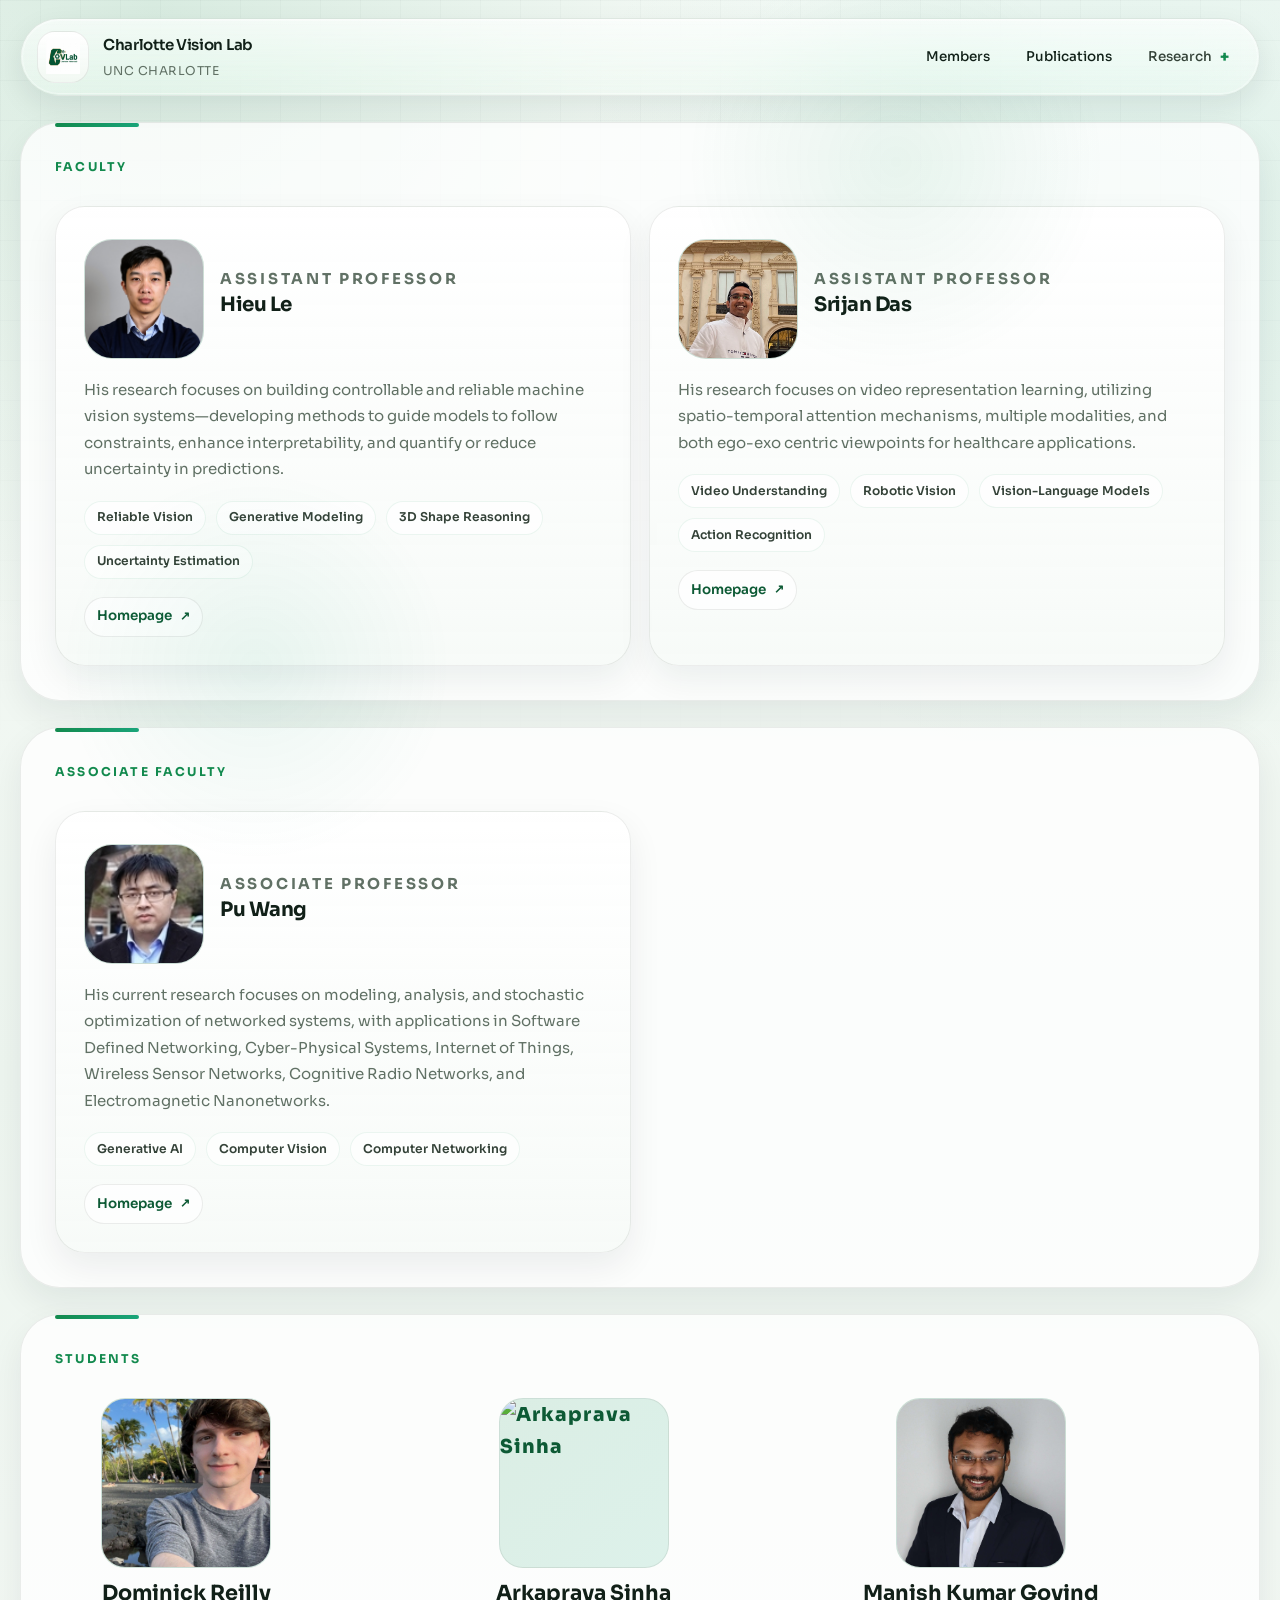
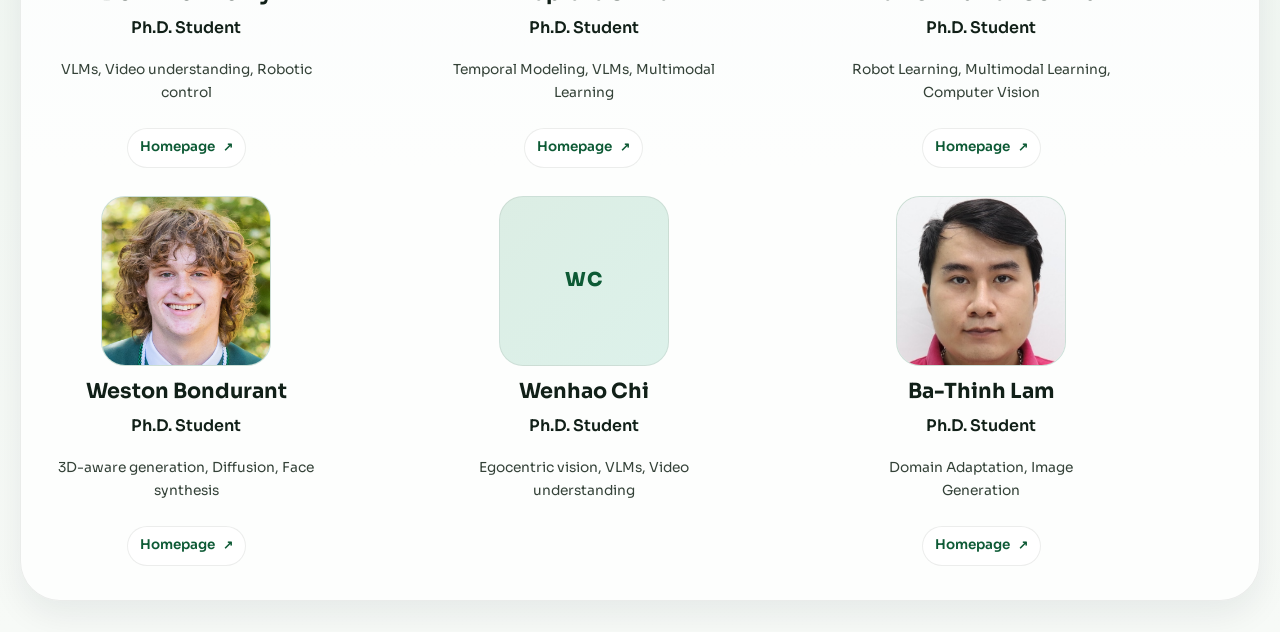
==== commit 3e254f55: "update" ====
--- a/members.html
+++ b/members.html
@@ -279,7 +279,7 @@
             <p class="student-role">Ph.D. Student</p>
             <p class="person-tags">Domain Adaptation, Image Generation</p>
             <div class="source-links">
-              <a href="https://scholar.google.com/citations?user=CGkPkWgAAAAJ&hl=en">Google Scholar</a>
+              <a href="https://sasukepn1999.github.io">Homepage</a>
             </div>
           </article>
         </div>
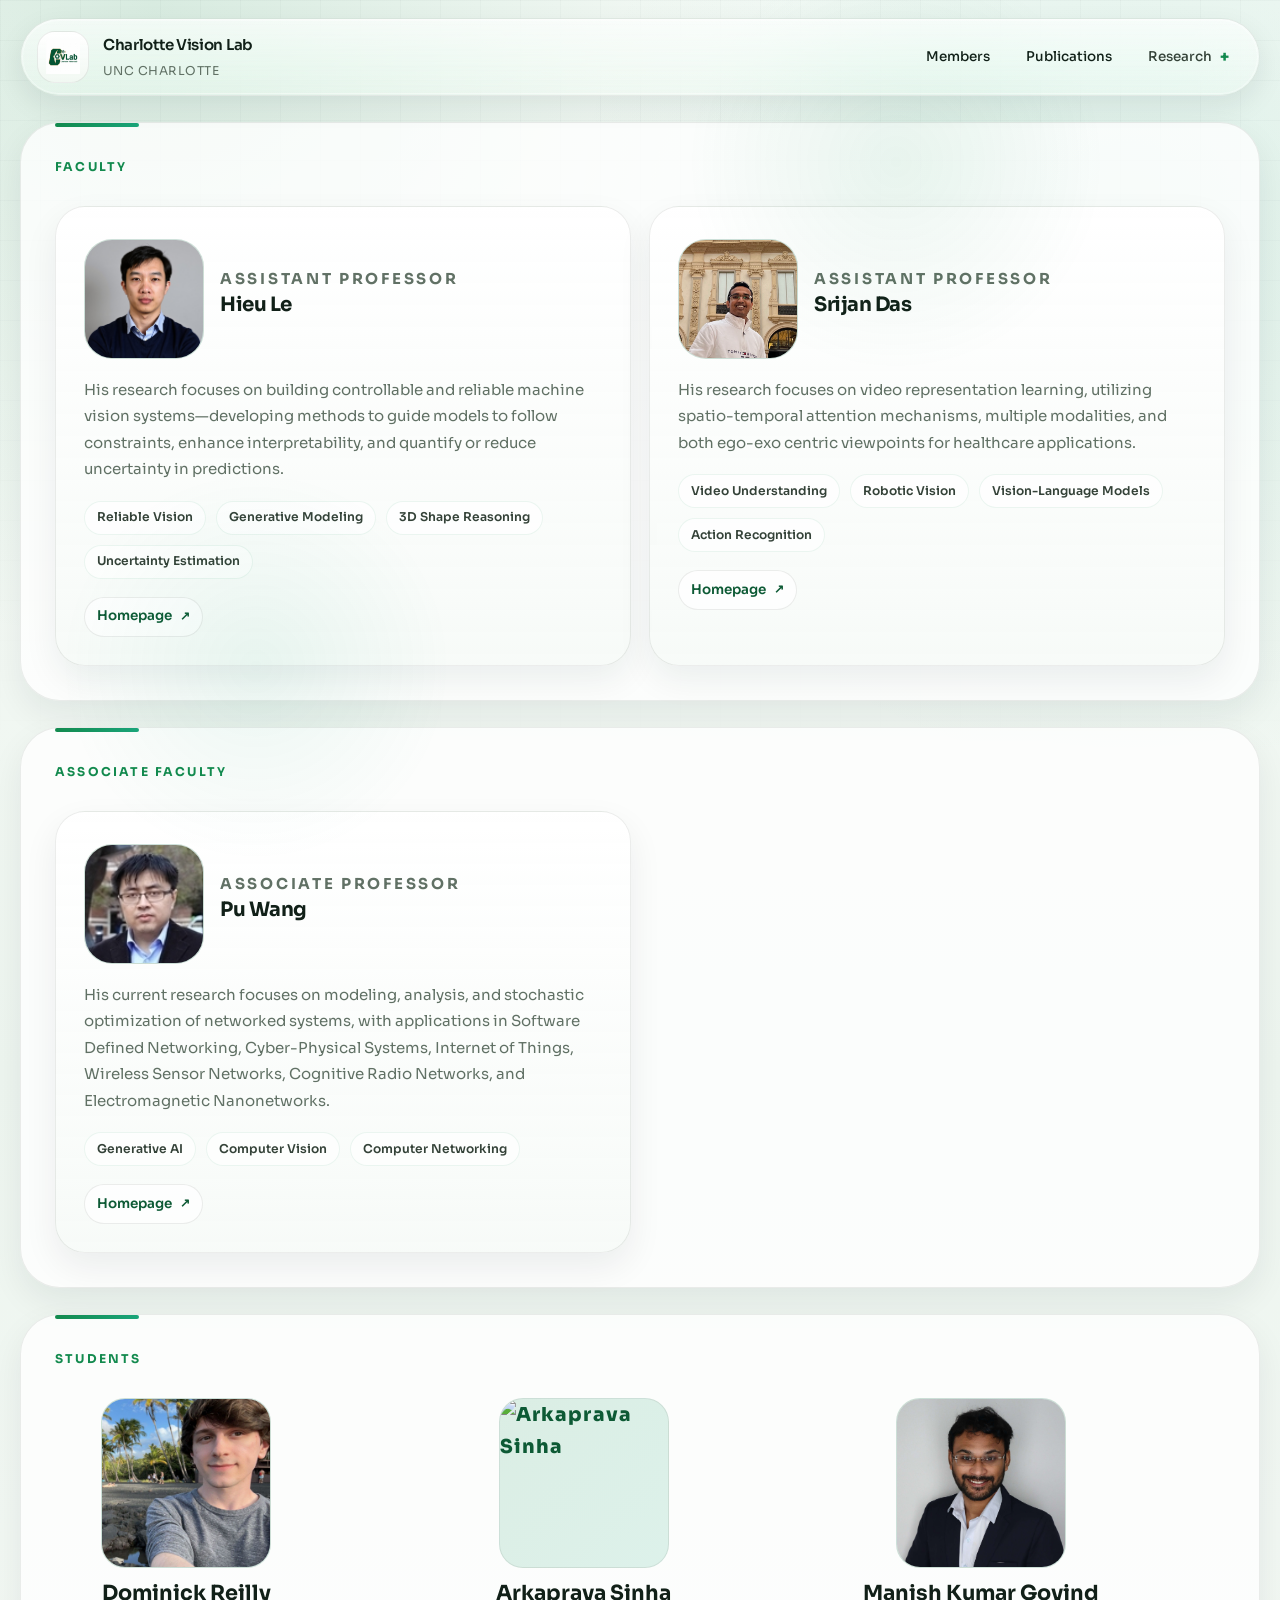
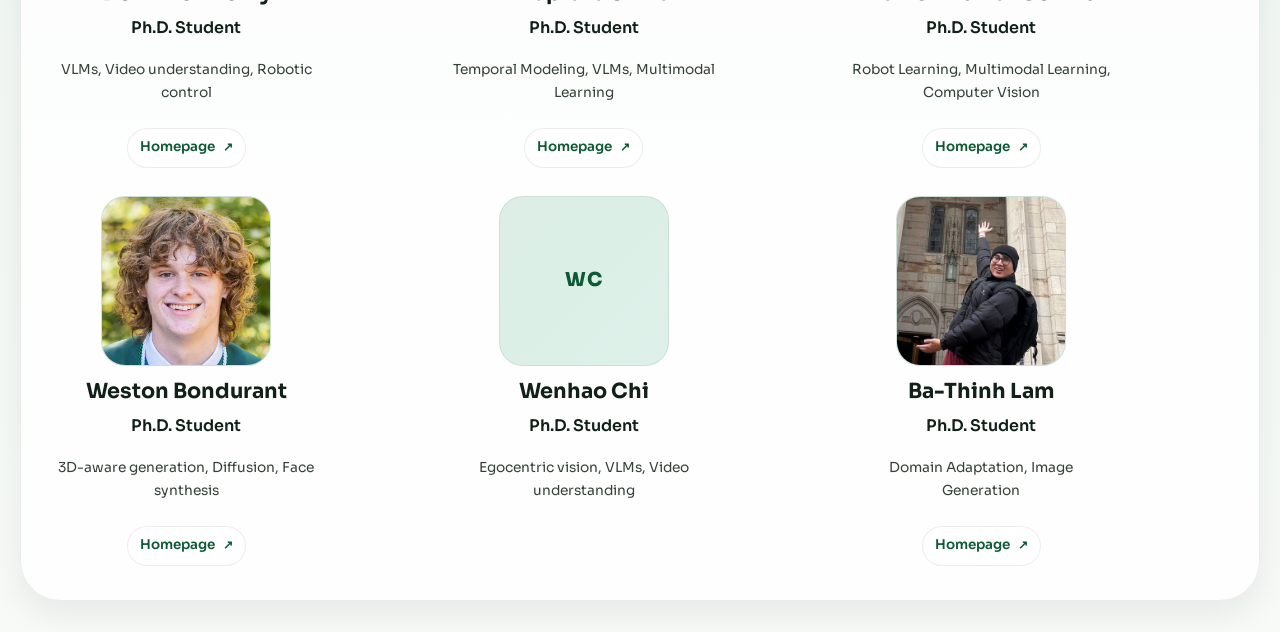
==== commit db2f27e4: "Update News and Added Publications" ====
--- a/members.html
+++ b/members.html
@@ -28,7 +28,6 @@
         </span>
       </a>
       <nav class="site-nav" aria-label="Primary">
-        <!-- <a href="./index.html#news">News</a> -->
         <a href="./members.html">Members</a>
         <a href="./papers.html">Publications</a>
         <details class="nav-dropdown">
--- a/styles.css
+++ b/styles.css
@@ -860,6 +860,61 @@
   grid-template-columns: repeat(2, minmax(0, 1fr));
 }
 
+.news-feed {
+  list-style: none;
+  margin: 0;
+  padding: 0;
+  display: grid;
+  gap: 14px;
+}
+
+.news-item {
+  display: grid;
+  grid-template-columns: 7.5rem minmax(0, 1fr);
+  gap: 12px 18px;
+  align-items: baseline;
+}
+
+.news-date {
+  margin: 0;
+  color: var(--muted);
+  font-size: 0.88rem;
+  font-weight: 500;
+  white-space: nowrap;
+}
+
+.news-text {
+  margin: 0;
+  color: var(--ink);
+  font-size: 0.95rem;
+  line-height: 1.55;
+}
+
+.news-conf {
+  color: var(--accent);
+  font-weight: 700;
+}
+
+.news-text a {
+  color: inherit;
+  font-weight: inherit;
+  text-decoration: none;
+}
+
+.news-text a:hover {
+  color: var(--accent-deep);
+}
+
+.news-text a:hover .news-conf {
+  color: var(--accent-deep);
+}
+
+.news-status {
+  grid-template-columns: 1fr;
+  color: var(--muted);
+  font-size: 0.94rem;
+}
+
 .feature-card,
 .faculty-card,
 .research-card,
@@ -1326,6 +1381,27 @@
   border-radius: 24px;
   background: rgba(255, 255, 255, 0.88);
   box-shadow: var(--shadow-sm);
+}
+
+.publication-entry-has-thumb {
+  display: grid;
+  grid-template-columns: 148px minmax(0, 1fr);
+  gap: 16px;
+  align-items: start;
+}
+
+.publication-thumb img,
+.publication-thumb video {
+  display: block;
+  width: 100%;
+  height: auto;
+  border-radius: 14px;
+  border: 1px solid var(--line);
+  object-fit: cover;
+}
+
+.publication-entry-body {
+  min-width: 0;
 }
 
 .publication-entry h5 {
@@ -1427,6 +1503,7 @@
 .publication-year,
 .publication-column,
 .publication-entry,
+.news-item,
 .source-links a,
 .sources-grid a {
   transition:
@@ -1548,6 +1625,11 @@
   .work-grid,
   .sources-grid,
   .publication-year-grid,
+  .news-item {
+    grid-template-columns: 1fr;
+    gap: 4px;
+  }
+
   .flow-leaves,
   .cta-band {
     grid-template-columns: 1fr;
@@ -1588,6 +1670,10 @@
 
   .profile-head {
     align-items: flex-start;
+  }
+
+  .publication-entry-has-thumb {
+    grid-template-columns: 1fr;
   }
 
   .avatar-circle {
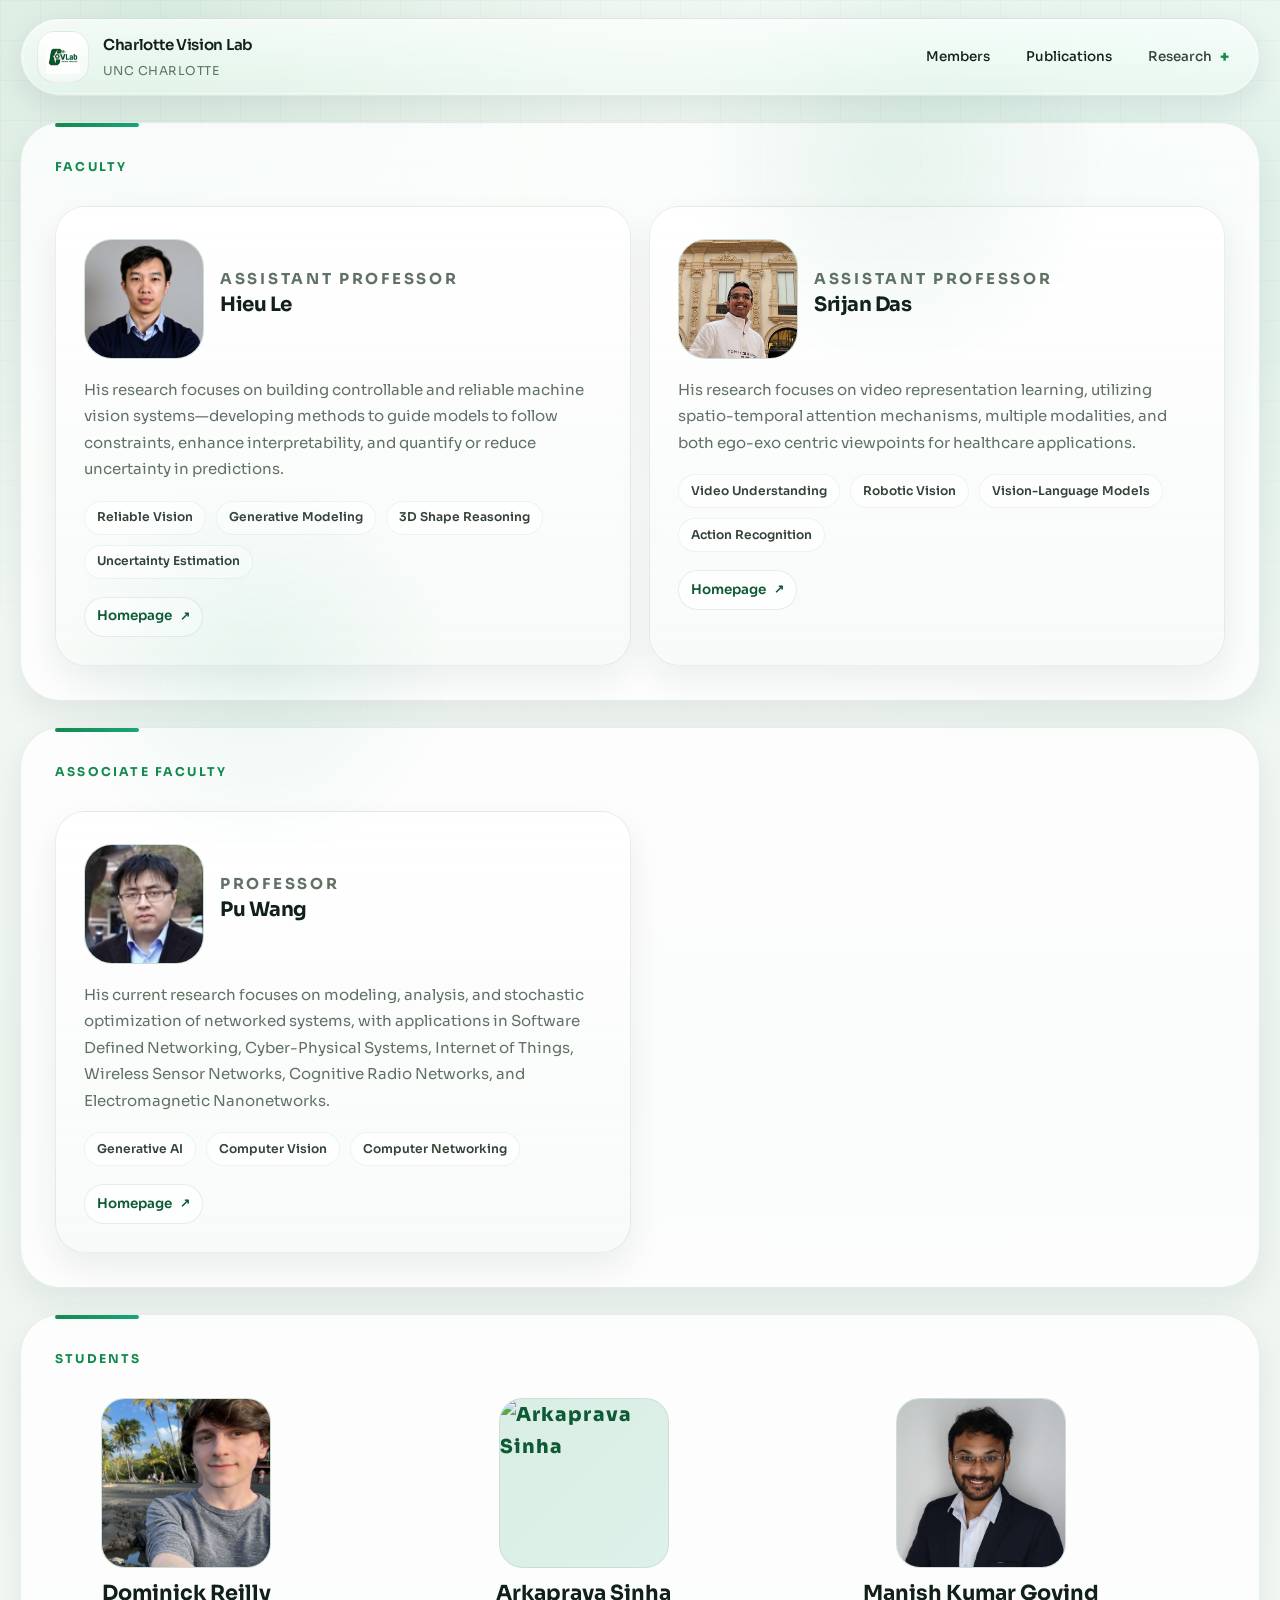
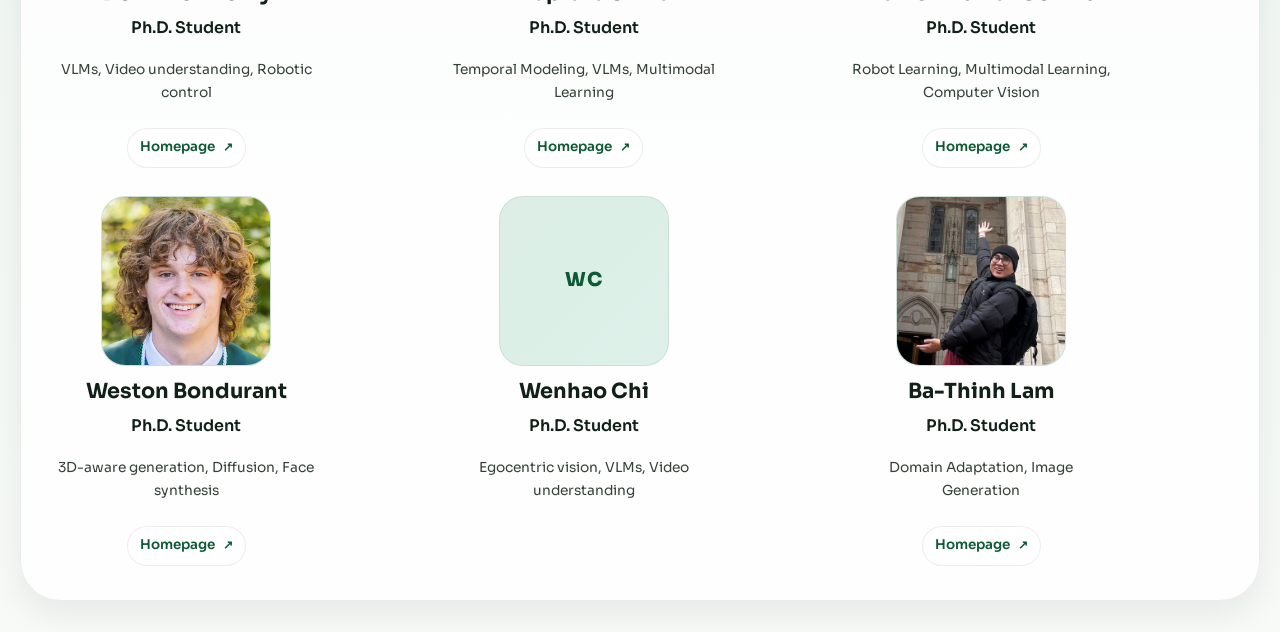
==== commit 8867c337: "update" ====
--- a/members.html
+++ b/members.html
@@ -28,6 +28,7 @@
         </span>
       </a>
       <nav class="site-nav" aria-label="Primary">
+        <!-- <a href="./index.html#news">News</a> -->
         <a href="./members.html">Members</a>
         <a href="./papers.html">Publications</a>
         <details class="nav-dropdown">
@@ -118,7 +119,7 @@
                 <img src="./images/wang1.jpg" alt="Pu Wang" />
               </div>
               <div>
-                <p class="feature-kicker">Associate Professor</p>
+                <p class="feature-kicker">Professor</p>
                 <h3>Pu Wang</h3>
               </div>
             </div>
--- a/styles.css
+++ b/styles.css
@@ -1404,6 +1404,20 @@
   min-width: 0;
 }
 
+.publication-author-lab {
+  color: var(--accent-deep);
+  font-weight: 600;
+  text-decoration: underline;
+  text-decoration-color: rgba(var(--accent-rgb), 0.38);
+  text-underline-offset: 0.14em;
+}
+
+.publication-venue-inline {
+  color: var(--muted);
+  font-weight: 500;
+  white-space: nowrap;
+}
+
 .publication-entry h5 {
   margin: 0 0 10px;
   font-size: 0.96rem;
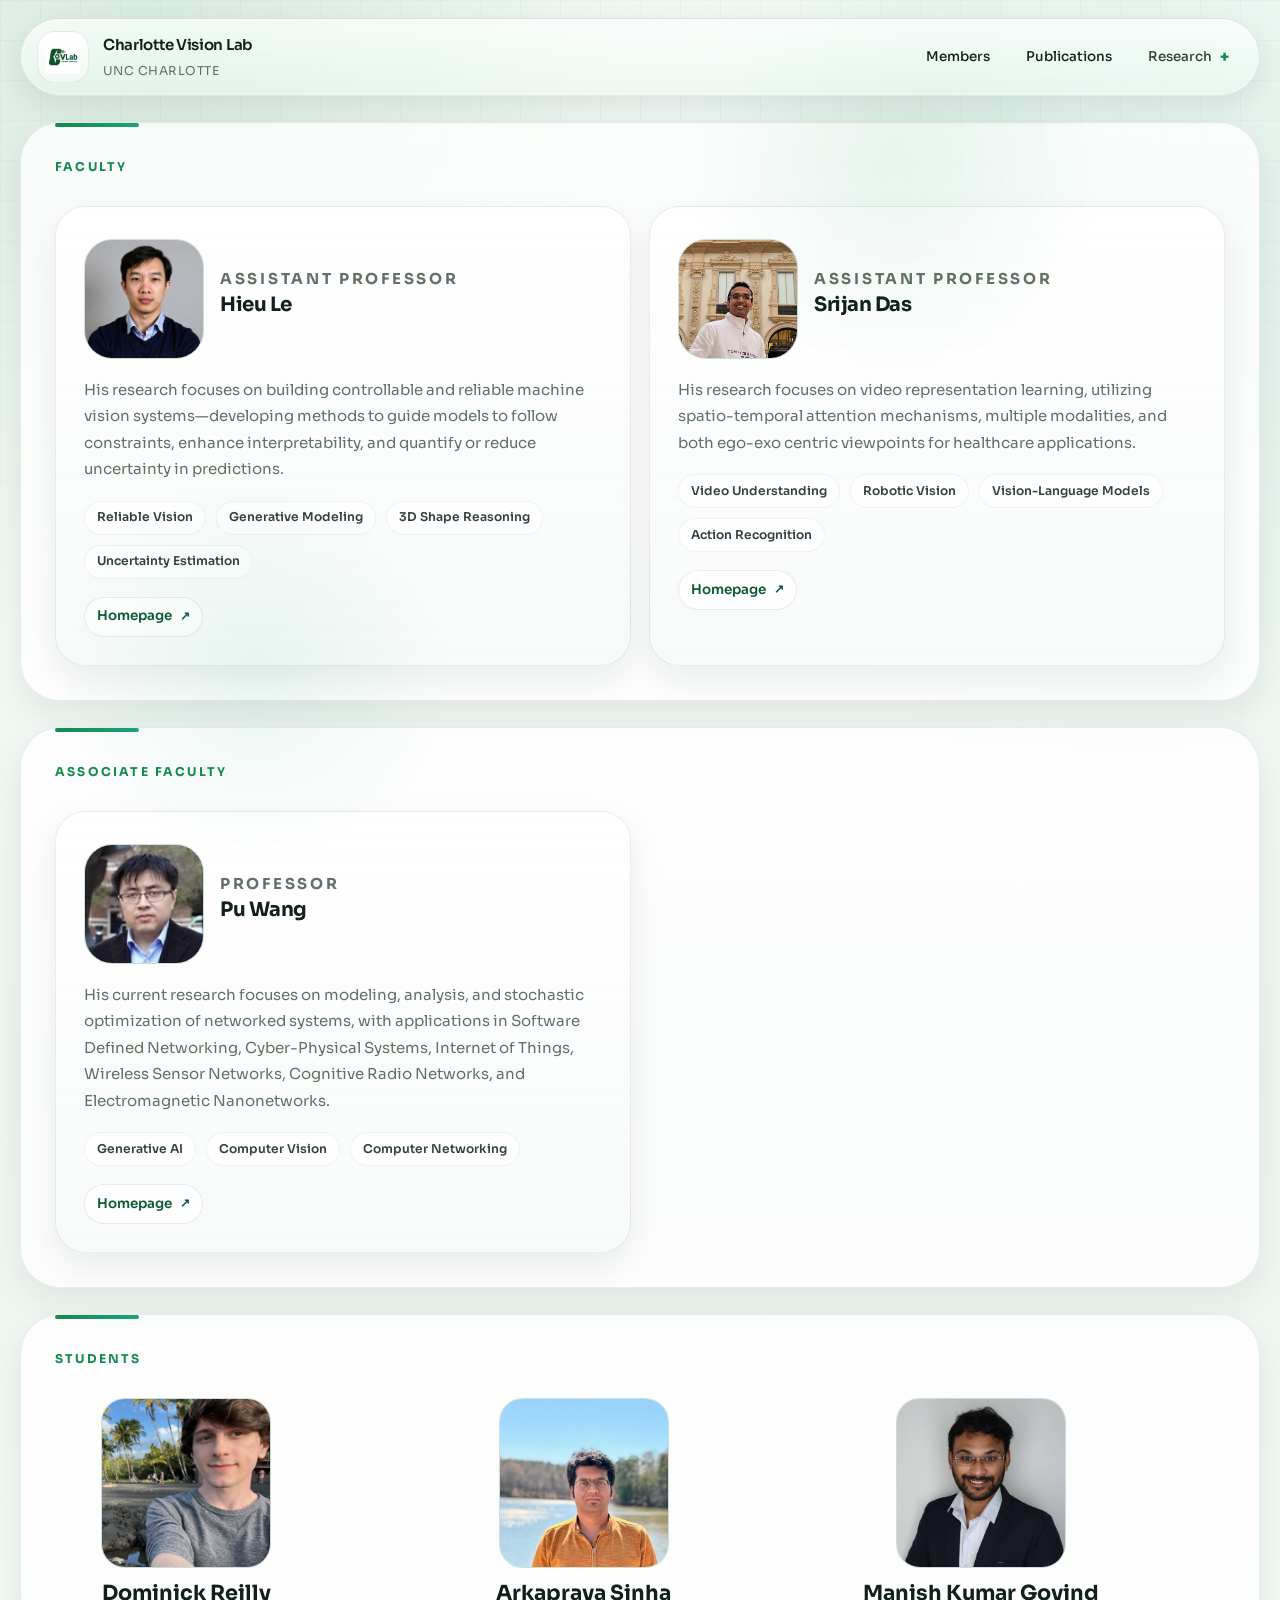
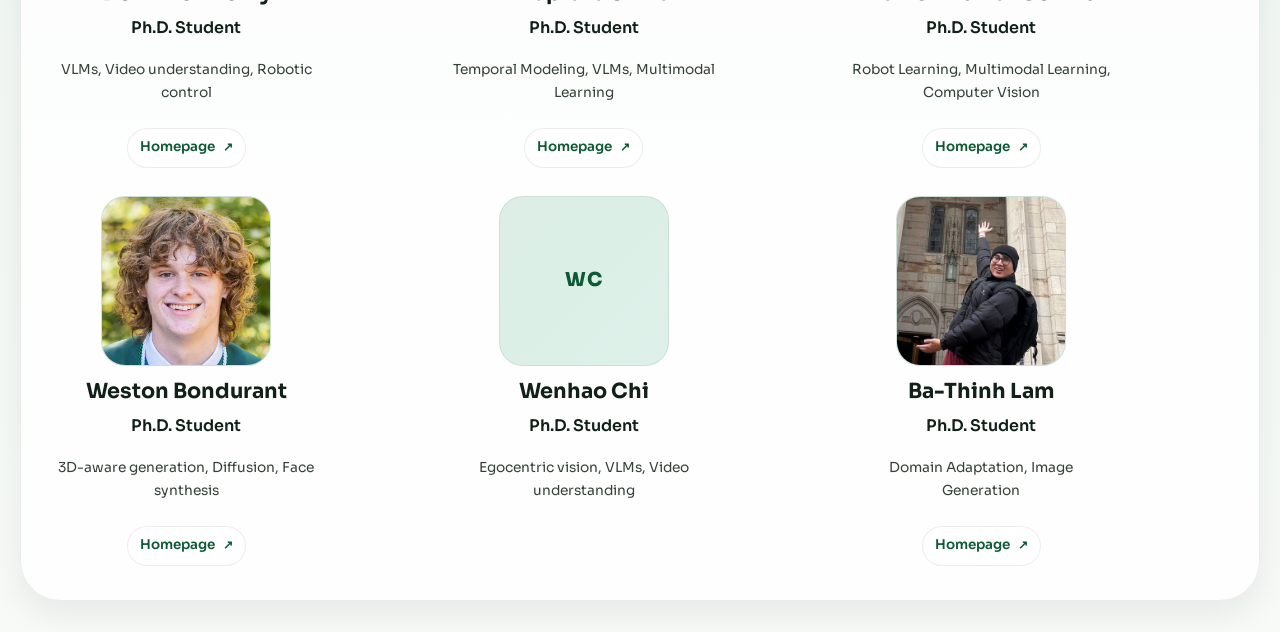
==== commit ba5a0d06: "update" ====
--- a/members.html
+++ b/members.html
@@ -230,7 +230,7 @@
 
           <article>
             <div class="avatar-circle student-avatar">
-              <img src="./images/arkaprava.png" alt="Arkaprava Sinha" />
+              <img src="./images/arkaprava.jpeg" alt="Arkaprava Sinha" />
             </div>
             <h3 class="student-name">Arkaprava Sinha</h3>
             <p class="student-role">Ph.D. Student</p>
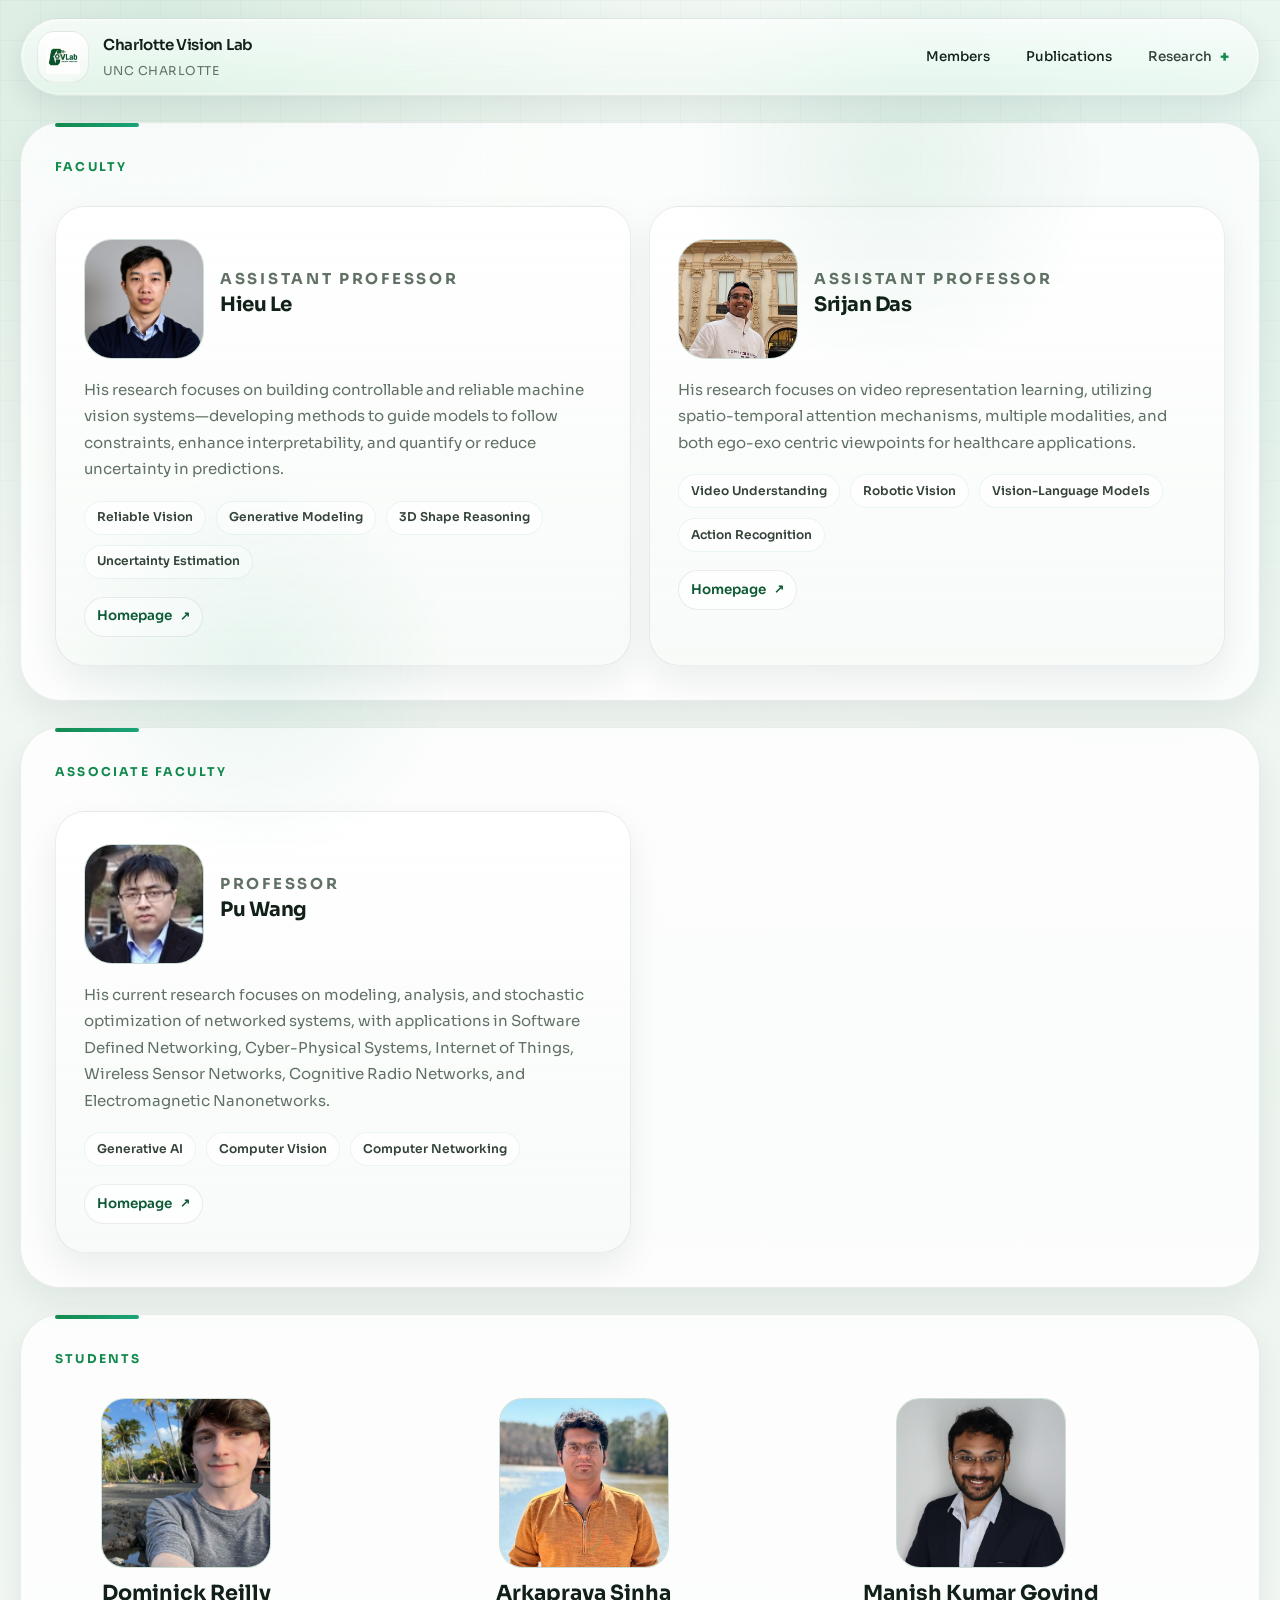
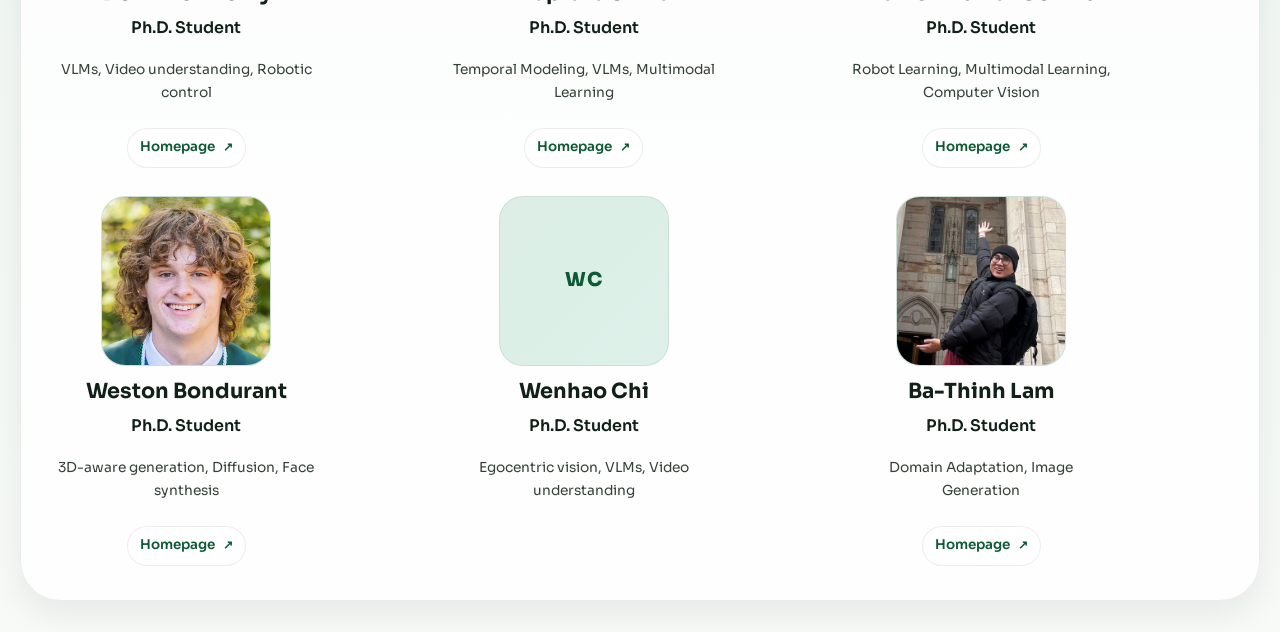
==== commit b96c5f50: "update" ====
--- a/members.html
+++ b/members.html
@@ -230,7 +230,7 @@
 
           <article>
             <div class="avatar-circle student-avatar">
-              <img src="./images/arkaprava.jpeg" alt="Arkaprava Sinha" />
+              <img src="./images/arkaprava.jpg" alt="Arkaprava Sinha" />
             </div>
             <h3 class="student-name">Arkaprava Sinha</h3>
             <p class="student-role">Ph.D. Student</p>
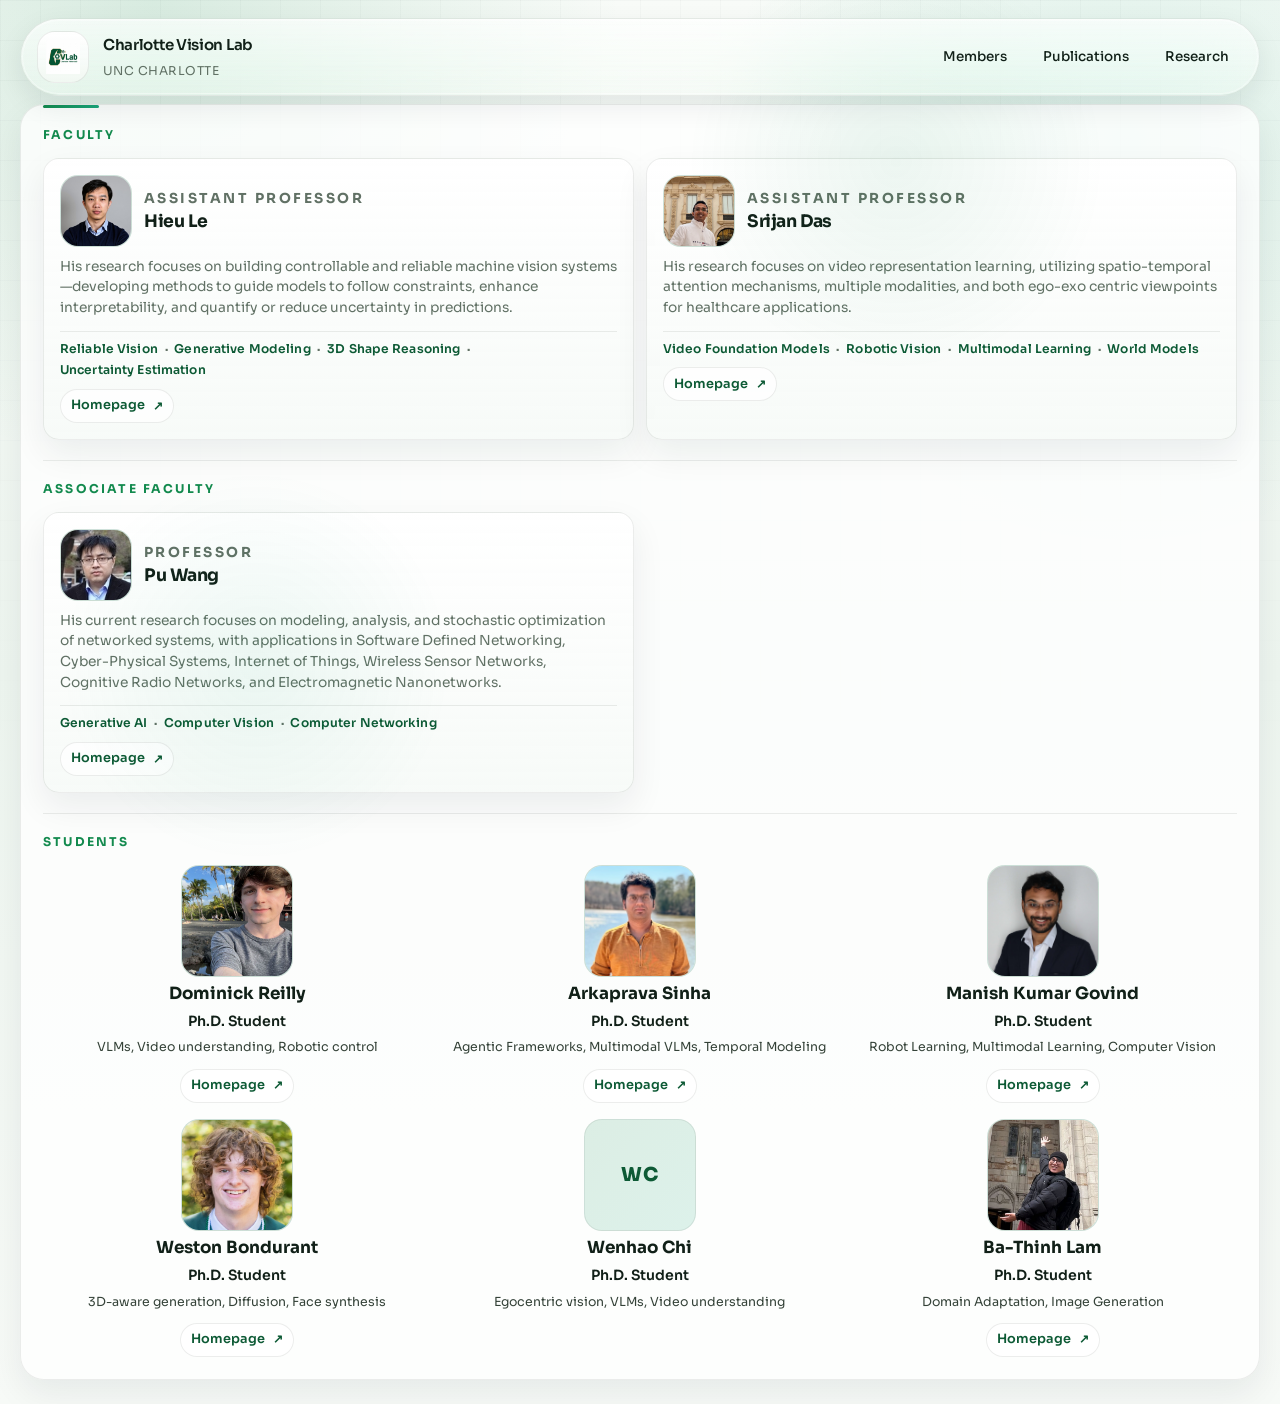
==== commit f3c37327: "update" ====
--- a/members.html
+++ b/members.html
@@ -12,10 +12,10 @@
   <link
     href="https://fonts.googleapis.com/css2?family=Newsreader:opsz,wght@6..72,400;6..72,500&family=Sora:wght@400;500;600;700;800&display=swap"
     rel="stylesheet" />
-  <link rel="stylesheet" href="./styles.css" />
+  <link rel="stylesheet" href="./styles.css?v=6036225" />
 </head>
 
-<body>
+<body class="page-members">
   <div class="page-shell">
     <header class="site-header">
       <a class="brand" href="./index.html#top" aria-label="Charlotte Vision Lab home">
@@ -28,265 +28,193 @@
         </span>
       </a>
       <nav class="site-nav" aria-label="Primary">
-        <!-- <a href="./index.html#news">News</a> -->
         <a href="./members.html">Members</a>
         <a href="./papers.html">Publications</a>
-        <details class="nav-dropdown">
-          <summary>Research</summary>
-          <div class="nav-dropdown-menu" role="menu" aria-label="Research links">
-            <a href="./index.html#research">Directions</a>
-            <a href="./index.html#highlights">Highlights</a>
-          </div>
-        </details>
+        <a href="./index.html#research">Research</a>
       </nav>
     </header>
 
     <main id="top">
-      <section class="section" id="faculty">
-        <div class="section-heading">
-          <div>
-            <p class="eyebrow">Faculty</p>
-            <!-- <h2>Faculty</h2> -->
+      <section class="section members-panel">
+        <div class="members-block" id="faculty">
+          <div class="section-heading">
+            <div>
+              <p class="eyebrow">Faculty</p>
+            </div>
+          </div>
+          <div class="faculty-grid">
+            <article class="faculty-card">
+              <div class="profile-head">
+                <div class="avatar-circle avatar-faculty">
+                  <img src="./images/hieu.png" alt="Hieu Le" />
+                </div>
+                <div>
+                  <p class="feature-kicker">Assistant Professor</p>
+                  <h3>Hieu Le</h3>
+                </div>
+              </div>
+              <p>
+                His research focuses on building controllable and reliable
+                machine vision systems—developing methods to guide models to
+                follow constraints, enhance interpretability, and quantify or
+                reduce uncertainty in predictions.
+              </p>
+              <ul class="focus-topics" aria-label="Research topics">
+                <li>Reliable Vision</li>
+                <li>Generative Modeling</li>
+                <li>3D Shape Reasoning</li>
+                <li>Uncertainty Estimation</li>
+              </ul>
+              <div class="source-links">
+                <a href="https://hieulem.github.io/">Homepage</a>
+              </div>
+            </article>
+
+            <article class="faculty-card">
+              <div class="profile-head">
+                <div class="avatar-circle avatar-faculty">
+                  <img src="./images/srijan.png" alt="Srijan Das" />
+                </div>
+                <div>
+                  <p class="feature-kicker">Assistant Professor</p>
+                  <h3>Srijan Das</h3>
+                </div>
+              </div>
+              <p>
+                His research focuses on video representation learning,
+                utilizing spatio-temporal attention mechanisms, multiple modalities,
+                and both ego-exo centric viewpoints for healthcare applications.
+              </p>
+              <ul class="focus-topics" aria-label="Research topics">
+                <li>Video Foundation Models</li>
+                <li>Robotic Vision</li>
+                <li>Multimodal Learning</li>
+                <li>World Models</li>
+              </ul>
+              <div class="source-links">
+                <a href="https://srijandas07.github.io/">Homepage</a>
+              </div>
+            </article>
           </div>
         </div>
-        <div class="faculty-grid">
-          <article class="faculty-card">
-            <div class="profile-head">
-              <div class="avatar-circle avatar-faculty">
-                <img src="./images/hieu.png" alt="Hieu Le" />
-              </div>
-              <div>
-                <p class="feature-kicker">Assistant Professor</p>
-                <h3>Hieu Le</h3>
-              </div>
+
+        <div class="members-block" id="associate-faculty">
+          <div class="section-heading">
+            <div>
+              <p class="eyebrow">Associate Faculty</p>
             </div>
-            <p>
-              His research focuses on building controllable and reliable
-              machine vision systems—developing methods to guide models to
-              follow constraints, enhance interpretability, and quantify or
-              reduce uncertainty in predictions.
-            </p>
-            <ul class="inline-list">
-              <li>Reliable Vision</li>
-              <li>Generative Modeling</li>
-              <li>3D Shape Reasoning</li>
-              <li>Uncertainty Estimation</li>
-            </ul>
-            <div class="source-links">
-              <a href="https://hieulem.github.io/">Homepage</a>
+          </div>
+          <div class="faculty-grid">
+            <article class="faculty-card">
+              <div class="profile-head">
+                <div class="avatar-circle avatar-faculty">
+                  <img src="./images/wang1.jpg" alt="Pu Wang" />
+                </div>
+                <div>
+                  <p class="feature-kicker">Professor</p>
+                  <h3>Pu Wang</h3>
+                </div>
+              </div>
+              <p>
+                His current research focuses on modeling, analysis,
+                and stochastic optimization of networked systems,
+                with applications in Software Defined Networking,
+                Cyber-Physical Systems, Internet of Things, Wireless
+                Sensor Networks, Cognitive Radio Networks,
+                and Electromagnetic Nanonetworks.
+              </p>
+              <ul class="focus-topics" aria-label="Research topics">
+                <li>Generative AI</li>
+                <li>Computer Vision</li>
+                <li>Computer Networking</li>
+              </ul>
+              <div class="source-links">
+                <a href="https://webpages.charlotte.edu/pwang13/">Homepage</a>
+              </div>
+            </article>
+          </div>
+        </div>
+
+        <div class="members-block" id="students">
+          <div class="section-heading">
+            <div>
+              <p class="eyebrow">Students</p>
             </div>
-          </article>
-
-          <article class="faculty-card">
-            <div class="profile-head">
-              <div class="avatar-circle avatar-faculty">
-                <img src="./images/srijan.png" alt="Srijan Das" />
-              </div>
-              <div>
-                <p class="feature-kicker">Assistant Professor</p>
-                <h3>Srijan Das</h3>
-              </div>
-            </div>
-            <p>
-              His research focuses on video representation learning,
-              utilizing spatio-temporal attention mechanisms, multiple modalities,
-              and both ego-exo centric viewpoints for healthcare applications.
-            </p>
-            <ul class="inline-list">
-              <li>Video Understanding</li>
-              <li>Robotic Vision</li>
-              <li>Vision-Language Models</li>
-              <li>Action Recognition</li>
-            </ul>
-            <div class="source-links">
-              <a href="https://srijandas07.github.io/">Homepage</a>
-            </div>
-          </article>
-
+          </div>
+          <div class="students-list">
+            <article>
+              <div class="avatar-circle student-avatar">
+                <img src="./images/dominick.jpeg" alt="Dominick Reilly" />
+              </div>
+              <h3 class="student-name">Dominick Reilly</h3>
+              <p class="student-role">Ph.D. Student</p>
+              <p class="person-tags">VLMs, Video understanding, Robotic control</p>
+              <div class="source-links">
+                <a href="https://dominickrei.github.io/">Homepage</a>
+              </div>
+            </article>
+
+            <article>
+              <div class="avatar-circle student-avatar">
+                <img src="./images/arkaprava.jpg" alt="Arkaprava Sinha" />
+              </div>
+              <h3 class="student-name">Arkaprava Sinha</h3>
+              <p class="student-role">Ph.D. Student</p>
+              <p class="person-tags">Agentic Frameworks, Multimodal VLMs, Temporal Modeling</p>
+              <div class="source-links">
+                <a href="https://thearkaprava.github.io/">Homepage</a>
+              </div>
+            </article>
+
+            <article>
+              <div class="avatar-circle student-avatar">
+                <img src="./images/manish.png" alt="Manish Kumar Govind" />
+              </div>
+              <h3 class="student-name">Manish Kumar Govind</h3>
+              <p class="student-role">Ph.D. Student</p>
+              <p class="person-tags">Robot Learning, Multimodal Learning, Computer Vision</p>
+              <div class="source-links">
+                <a href="https://manishgovind.github.io/">Homepage</a>
+              </div>
+            </article>
+
+            <article>
+              <div class="avatar-circle student-avatar">
+                <img src="./images/weston.png" alt="Weston Bondurant" />
+              </div>
+              <h3 class="student-name">Weston Bondurant</h3>
+              <p class="student-role">Ph.D. Student</p>
+              <p class="person-tags">3D-aware generation, Diffusion, Face synthesis</p>
+              <div class="source-links">
+                <a href="https://westonbond.github.io/website/">Homepage</a>
+              </div>
+            </article>
+
+            <article>
+              <div class="avatar-circle student-avatar" aria-hidden="true">WC</div>
+              <h3 class="student-name">Wenhao Chi</h3>
+              <p class="student-role">Ph.D. Student</p>
+              <p class="person-tags">Egocentric vision, VLMs, Video understanding</p>
+            </article>
+
+            <article>
+              <div class="avatar-circle student-avatar">
+                <img src="./images/thinh.jpg" alt="Ba-Thinh Lam" />
+              </div>
+              <h3 class="student-name">Ba-Thinh Lam</h3>
+              <p class="student-role">Ph.D. Student</p>
+              <p class="person-tags">Domain Adaptation, Image Generation</p>
+              <div class="source-links">
+                <a href="https://sasukepn1999.github.io">Homepage</a>
+              </div>
+            </article>
+          </div>
         </div>
       </section>
-      <section class="section" id="associate-faculty">
-        <div class="section-heading">
-          <div>
-            <p class="eyebrow">Associate Faculty</p>
-            <!-- <h2>Faculty</h2> -->
-          </div>
-        </div>
-        <div class="faculty-grid">
-          <article class="faculty-card">
-            <div class="profile-head">
-              <div class="avatar-circle avatar-faculty">
-                <img src="./images/wang1.jpg" alt="Pu Wang" />
-              </div>
-              <div>
-                <p class="feature-kicker">Professor</p>
-                <h3>Pu Wang</h3>
-              </div>
-            </div>
-            <p>
-              His current research focuses on modeling, analysis,
-              and stochastic optimization of networked systems,
-              with applications in Software Defined Networking,
-              Cyber-Physical Systems, Internet of Things, Wireless
-              Sensor Networks, Cognitive Radio Networks,
-              and Electromagnetic Nanonetworks.
-            </p>
-            <ul class="inline-list">
-              <li>Generative AI</li>
-              <li>Computer Vision</li>
-              <li>Computer Networking</li>
-            </ul>
-            <div class="source-links">
-              <a href="https://webpages.charlotte.edu/pwang13/">Homepage</a>
-            </div>
-          </article>
-        </div>
-      </section>
-      <!-- <div class="members-subsection">
-          <div class="section-heading members-subsection-heading">
-            <div>
-              <p class="eyebrow">Associate Faculty</p>
-              <h2>Associate Faculty</h2>
-            </div>
-          </div> -->
-
-      <!-- <div class="faculty-grid">
-              <article class="faculty-card">
-                <div class="profile-head">
-                    <div class="avatar-circle avatar-faculty">
-                        <img src="./images/wang1.jpg" alt="Pu Wang" />
-                    </div>
-                  <div>
-                    <p class="feature-kicker">Associate Faculty</p>
-                    <h3>Pu Wang</h3>
-                  </div>
-                </div>
-                <p>
-                    His current research focuses on modeling, analysis,
-                    and stochastic optimization of networked systems,
-                    with applications in Software Defined Networking,
-                    Cyber-Physical Systems, Internet of Things, Wireless
-                    Sensor Networks, Cognitive Radio Networks,
-                    and Electromagnetic Nanonetworks.
-                </p>
-                <ul class="inline-list">
-                  <li>Generative AI</li>
-                  <li>Computer vision</li>
-                  <li>Computer Networking</li>
-                </ul>
-                <div class="source-links">
-                  <a href="https://srijandas07.github.io/">Homepage</a>
-                </div>
-              </article>
-
-              <article class="faculty-card">
-                <div class="profile-head">
-                    <div class="avatar-circle avatar-faculty">
-                        <img src="./images/stephanie.jpg" alt="Stephanie Schuckers" />
-                    </div>
-                  <div>
-                    <p class="feature-kicker">Associate Faculty</p>
-                    <h3>Stephanie Schuckers</h3>
-                  </div>
-                </div>
-                <p>
-                    Her research focuses on research focuses on processing
-                    and interpreting signals which arise from the human body.
-                    Her work is funded from National Science Foundation,
-                    Department of Homeland Security, and private industry.
-                </p>
-                <ul class="inline-list">
-                  <li>Biometrics/biomedical</li>
-                  <li>Signal and image processing</li>
-                  <li>Machine learning</li>
-                </ul>
-                <div class="source-links">
-                  <a href="https://srijandas07.github.io/">Homepage</a>
-                </div>
-              </article>
-            </div>
-          </div>
-        </section> -->
-
-      <section class="section" id="students">
-        <div class="section-heading">
-          <div>
-            <p class="eyebrow">Students</p>
-            <!-- <h2>Current Students</h2> -->
-          </div>
-        </div>
-        <div class="students-list">
-          <article>
-            <div class="avatar-circle student-avatar">
-              <img src="./images/dominick.jpeg" alt="Dominick Reilly" />
-            </div>
-            <h3 class="student-name">Dominick Reilly</h3>
-            <p class="student-role">Ph.D. Student</p>
-            <p class="person-tags">VLMs, Video understanding, Robotic control</p>
-            <div class="source-links">
-              <a href="https://dominickrei.github.io/">Homepage</a>
-            </div>
-          </article>
-
-          <article>
-            <div class="avatar-circle student-avatar">
-              <img src="./images/arkaprava.jpg" alt="Arkaprava Sinha" />
-            </div>
-            <h3 class="student-name">Arkaprava Sinha</h3>
-            <p class="student-role">Ph.D. Student</p>
-            <p class="person-tags">Temporal Modeling, VLMs, Multimodal Learning</p>
-            <div class="source-links">
-              <a href="https://thearkaprava.github.io/">Homepage</a>
-            </div>
-          </article>
-
-          <article>
-            <div class="avatar-circle student-avatar">
-              <img src="./images/manish.png" alt="Manish Kumar Govind" />
-            </div>
-            <h3 class="student-name">Manish Kumar Govind</h3>
-            <p class="student-role">Ph.D. Student</p>
-            <p class="person-tags">Robot Learning, Multimodal Learning, Computer Vision</p>
-            <div class="source-links">
-              <a href="https://manishgovind.github.io/">Homepage</a>
-            </div>
-          </article>
-
-          <article>
-            <div class="avatar-circle student-avatar">
-              <img src="./images/weston.png" alt="Weston Bondurant" />
-            </div>
-            <h3 class="student-name">Weston Bondurant</h3>
-            <p class="student-role">Ph.D. Student</p>
-            <p class="person-tags">3D-aware generation, Diffusion, Face synthesis</p>
-            <div class="source-links">
-              <a href="https://westonbond.github.io/website/">Homepage</a>
-            </div>
-          </article>
-
-          <article>
-            <div class="avatar-circle student-avatar" aria-hidden="true">WC</div>
-            <h3 class="student-name">Wenhao Chi</h3>
-            <p class="student-role">Ph.D. Student</p>
-            <p class="person-tags">Egocentric vision, VLMs, Video understanding</p>
-          </article>
-
-          <article>
-            <div class="avatar-circle student-avatar">
-              <img src="./images/thinh.jpg" alt="Ba-Thinh Lam" />
-            </div>
-            <h3 class="student-name">Ba-Thinh Lam</h3>
-            <p class="student-role">Ph.D. Student</p>
-            <p class="person-tags">Domain Adaptation, Image Generation</p>
-            <div class="source-links">
-              <a href="https://sasukepn1999.github.io">Homepage</a>
-            </div>
-          </article>
-        </div>
     </main>
   </div>
 
-  <script src="./script.js"></script>
+  <script src="./script.js?v=6036223"></script>
 </body>
 
 </html>
--- a/styles.css
+++ b/styles.css
@@ -1580,6 +1580,329 @@
   border: 0;
 }
 
+/* Home: denser layout, fewer stacked capsules */
+.page-home .page-shell {
+  margin: 12px auto 24px;
+}
+
+.page-home .hero {
+  margin-top: 14px;
+  padding: 16px 20px 18px;
+  gap: 10px;
+  border-radius: 24px;
+}
+
+.page-home .hero-video {
+  width: calc(100% + 40px);
+  margin: -16px -20px 12px;
+  border-radius: 24px 24px 0 0;
+}
+
+.page-home .hero h1 {
+  margin-top: 0;
+  max-width: none;
+  font-size: clamp(1.85rem, 3.4vw, 2.55rem);
+}
+
+.page-home .hero .lead {
+  max-width: none;
+  width: 100%;
+  margin-top: 10px;
+  font-size: 0.92rem;
+  line-height: 1.55;
+}
+
+.page-home .hero-actions {
+  margin-top: 12px;
+}
+
+.page-home .button {
+  min-height: 42px;
+  padding: 0 16px;
+}
+
+.page-home .home-panel {
+  margin-top: 14px;
+  padding: 22px 24px 24px;
+  border-radius: 24px;
+}
+
+/* Keep the main content panel visible even if reveal observers lag. */
+.page-home .home-panel.reveal-on-scroll,
+#papers.reveal-on-scroll,
+.publication-year.reveal-on-scroll,
+.publication-entry.reveal-on-scroll,
+.section.reveal-on-scroll {
+  opacity: 1;
+  transform: none;
+}
+
+.page-home .home-panel::before {
+  left: 24px;
+  width: 56px;
+  height: 3px;
+}
+
+.page-home .home-block+.home-block {
+  margin-top: 22px;
+  padding-top: 20px;
+  border-top: 1px solid var(--line);
+}
+
+.page-home .section-heading {
+  grid-template-columns: 1fr;
+  margin-bottom: 12px;
+}
+
+.page-home .section-heading h2 {
+  font-size: clamp(1.35rem, 2.2vw, 1.75rem);
+}
+
+.page-home .news-feed {
+  gap: 8px;
+}
+
+.page-home .news-item {
+  gap: 8px 14px;
+}
+
+.page-home .news-date,
+.page-home .news-text {
+  font-size: 0.88rem;
+  line-height: 1.45;
+}
+
+.page-home .research-grid,
+.page-home .work-grid {
+  gap: 12px;
+}
+
+.page-home .work-grid {
+  grid-template-columns: repeat(4, minmax(0, 1fr));
+}
+
+.page-home .research-grid-plain {
+  gap: 0;
+}
+
+.page-home .research-item {
+  margin: 0;
+  padding: 4px 20px 4px 0;
+  border: 0;
+  border-right: 1px solid var(--line);
+  background: transparent;
+  box-shadow: none;
+  border-radius: 0;
+}
+
+.page-home .research-item:last-child {
+  border-right: 0;
+  padding-right: 0;
+  padding-left: 20px;
+}
+
+.page-home .research-item:first-child {
+  padding-left: 0;
+}
+
+.page-home .research-item:not(:first-child):not(:last-child) {
+  padding-left: 20px;
+}
+
+.page-home .research-item:hover {
+  transform: none;
+  box-shadow: none;
+}
+
+.page-home .work-card {
+  padding: 16px;
+  border-radius: 16px;
+}
+
+.page-home .research-item h3,
+.page-home .work-card h3 {
+  margin-bottom: 8px;
+  font-size: 1.02rem;
+  line-height: 1.25;
+}
+
+.page-home .research-item p,
+.page-home .work-card p,
+.page-home .research-card p {
+  font-size: 0.86rem;
+  line-height: 1.5;
+}
+
+.page-home .research-item p {
+  color: var(--muted);
+}
+
+.page-home .feature-kicker {
+  margin-bottom: 4px;
+  font-size: 0.7rem;
+  letter-spacing: 0.12em;
+}
+
+.page-home .text-link {
+  margin-top: 10px;
+  font-size: 0.84rem;
+}
+
+/* Members: denser layout, fewer stacked capsules */
+.page-members .page-shell {
+  margin: 12px auto 24px;
+}
+
+.page-members .members-panel {
+  margin-top: 14px;
+  padding: 20px 22px 22px;
+  border-radius: 24px;
+}
+
+.page-members .members-panel::before {
+  left: 22px;
+  width: 56px;
+  height: 3px;
+}
+
+.page-members .members-block + .members-block {
+  margin-top: 20px;
+  padding-top: 18px;
+  border-top: 1px solid var(--line);
+}
+
+.page-members .section-heading {
+  grid-template-columns: 1fr;
+  margin-bottom: 12px;
+}
+
+.page-members .faculty-grid {
+  gap: 12px;
+}
+
+.page-members .faculty-card {
+  padding: 16px;
+  border-radius: 16px;
+}
+
+.page-members .faculty-card:hover {
+  transform: translateY(-2px);
+}
+
+.page-members .profile-head {
+  gap: 12px;
+  margin-bottom: 10px;
+}
+
+.page-members .avatar-faculty {
+  width: 72px;
+  height: 72px;
+  flex-basis: 72px;
+  border-radius: 18px;
+}
+
+.page-members .faculty-card h3 {
+  margin: 0;
+  font-size: 1.08rem;
+}
+
+.page-members .faculty-card p {
+  font-size: 0.86rem;
+  line-height: 1.5;
+}
+
+.page-members .inline-list {
+  gap: 6px;
+  margin-top: 10px;
+}
+
+.page-members .inline-list li {
+  min-height: 28px;
+  padding: 0 10px;
+  font-size: 0.72rem;
+}
+
+.page-members .focus-topics {
+  display: flex;
+  flex-wrap: wrap;
+  align-items: baseline;
+  column-gap: 0;
+  row-gap: 6px;
+  margin: 12px 0 0;
+  padding: 10px 0 0;
+  border-top: 1px solid var(--line);
+  list-style: none;
+}
+
+.page-members .focus-topics li {
+  display: inline-flex;
+  align-items: center;
+  min-height: 0;
+  margin: 0;
+  padding: 0;
+  border: 0;
+  border-radius: 0;
+  background: transparent;
+  box-shadow: none;
+  color: var(--accent-deep);
+  font-size: 0.76rem;
+  font-weight: 600;
+  letter-spacing: 0.01em;
+  line-height: 1.3;
+  white-space: nowrap;
+}
+
+.page-members .focus-topics li:not(:last-child)::after {
+  content: "·";
+  margin: 0 0.55em;
+  color: var(--muted);
+  font-weight: 700;
+}
+
+.page-members .source-links {
+  gap: 8px;
+  margin-top: 10px;
+}
+
+.page-members .source-links a {
+  min-height: 34px;
+  padding: 0 10px;
+  font-size: 0.8rem;
+}
+
+.page-members .students-list {
+  grid-template-columns: repeat(3, minmax(0, 1fr));
+  gap: 16px 14px;
+}
+
+.page-members .students-list article {
+  width: 100%;
+  gap: 2px;
+}
+
+.page-members .students-list .student-avatar,
+.page-members .student-avatar {
+  width: 112px;
+  height: 112px;
+  flex-basis: 112px;
+  border-radius: 18px;
+}
+
+.page-members .student-name {
+  margin-top: 4px;
+  font-size: 1.05rem;
+}
+
+.page-members .student-role {
+  font-size: 0.88rem;
+}
+
+.page-members .students-list .person-tags {
+  margin-top: 4px;
+  font-size: 0.78rem;
+  line-height: 1.4;
+}
+
 @media (max-width: 1120px) {
 
   .hero,
@@ -1599,6 +1922,14 @@
   .publication-year-grid {
     grid-template-columns: repeat(2, minmax(0, 1fr));
   }
+
+  .page-home .work-grid {
+    grid-template-columns: repeat(2, minmax(0, 1fr));
+  }
+
+  .page-members .students-list {
+    grid-template-columns: repeat(2, minmax(0, 1fr));
+  }
 }
 
 @media (max-width: 820px) {
@@ -1630,6 +1961,45 @@
     width: calc(100% + 48px);
     margin: -24px -24px 20px;
     border-radius: 32px 32px 0 0;
+  }
+
+  .page-home .hero,
+  .page-home .home-panel {
+    padding: 18px;
+    border-radius: 20px;
+  }
+
+  .page-home .hero-video {
+    width: calc(100% + 36px);
+    margin: -18px -18px 12px;
+    border-radius: 20px 20px 0 0;
+  }
+
+  .page-home .home-block+.home-block {
+    margin-top: 18px;
+    padding-top: 16px;
+  }
+
+  .page-members .members-panel {
+    padding: 16px;
+    border-radius: 20px;
+  }
+
+  .page-members .members-block + .members-block {
+    margin-top: 16px;
+    padding-top: 14px;
+  }
+
+  .page-members .students-list {
+    grid-template-columns: repeat(2, minmax(0, 1fr));
+    gap: 14px 10px;
+  }
+
+  .page-members .students-list .student-avatar,
+  .page-members .student-avatar {
+    width: 96px;
+    height: 96px;
+    flex-basis: 96px;
   }
 
   .hero-metrics,
@@ -1644,6 +2014,29 @@
     gap: 4px;
   }
 
+  .page-home .research-grid,
+  .page-home .work-grid {
+    gap: 10px;
+  }
+
+  .page-home .research-grid-plain {
+    gap: 14px;
+  }
+
+  .page-home .research-item,
+  .page-home .research-item:first-child,
+  .page-home .research-item:last-child,
+  .page-home .research-item:not(:first-child):not(:last-child) {
+    padding: 0 0 14px;
+    border-right: 0;
+    border-bottom: 1px solid var(--line);
+  }
+
+  .page-home .research-item:last-child {
+    padding-bottom: 0;
+    border-bottom: 0;
+  }
+
   .flow-leaves,
   .cta-band {
     grid-template-columns: 1fr;
